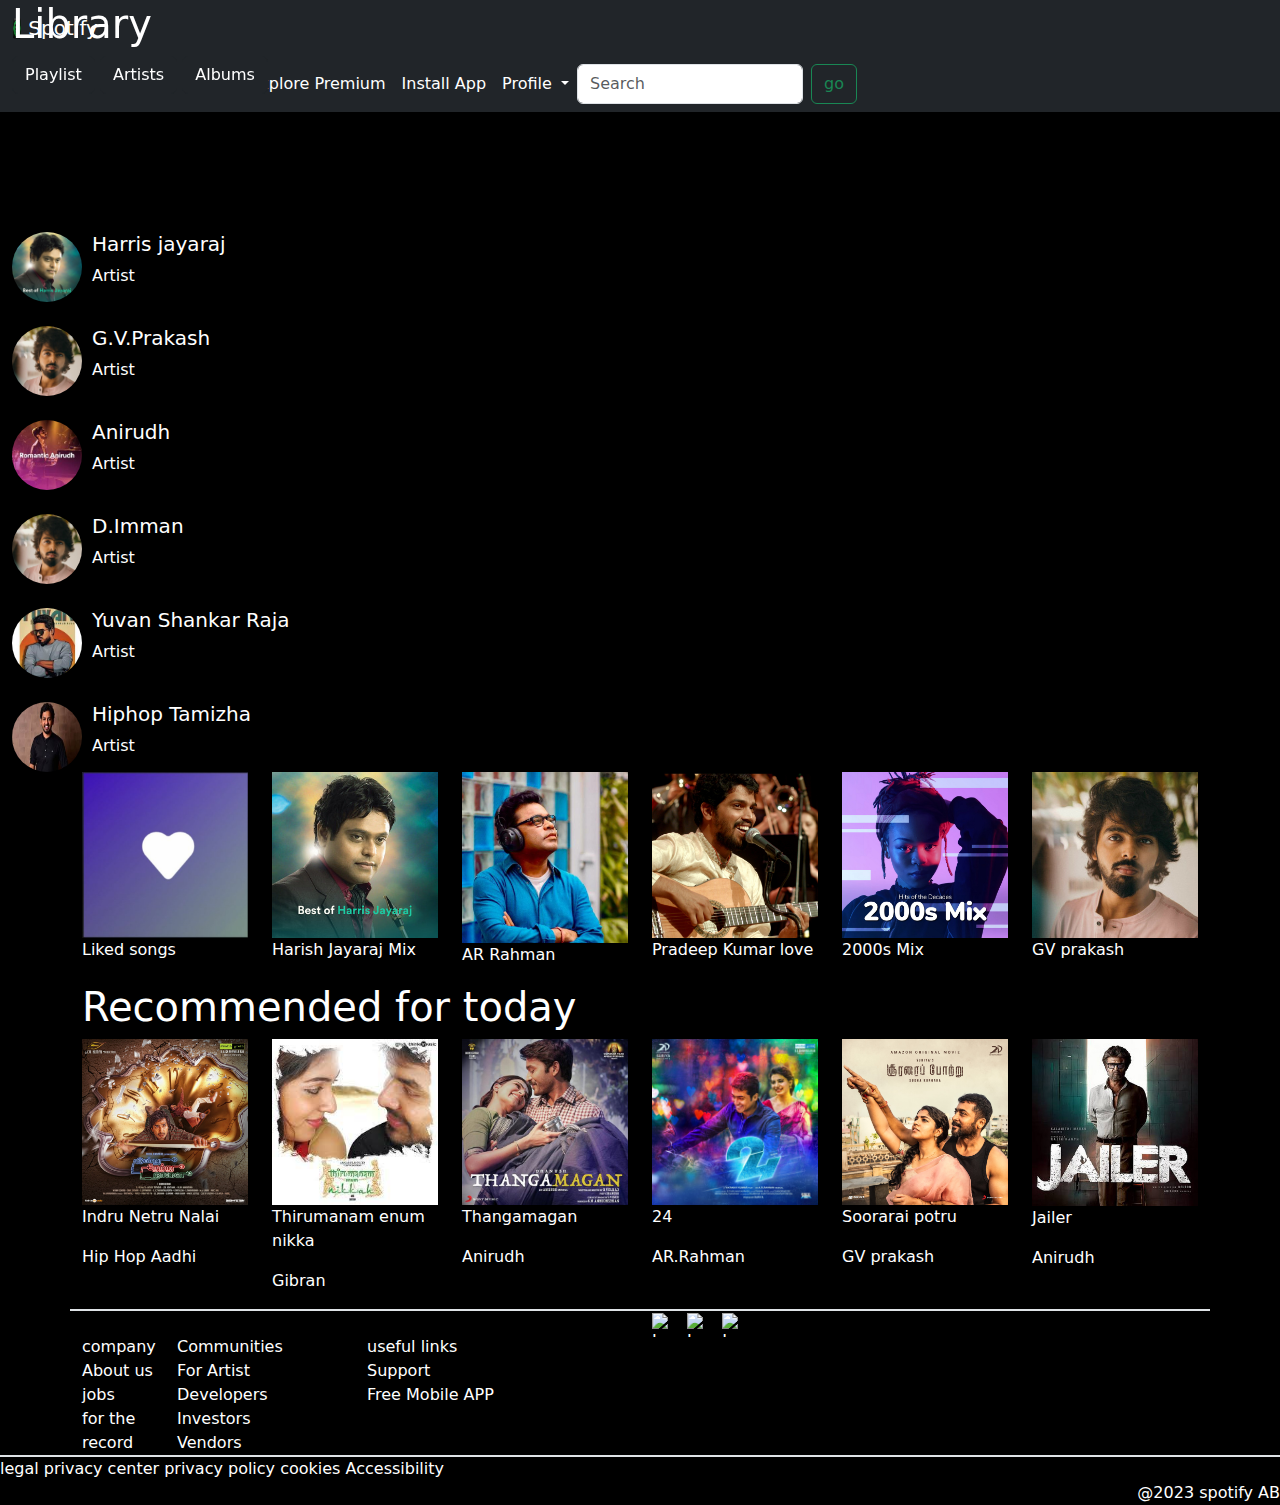
==== index.html @ b37af65c "index file" ====
<!DOCTYPE html>
<html lang="en">
<head>
    <meta charset="UTF-8">
    <meta name="viewport" content="width=device-width, initial-scale=1.0">
    <title>Spotify</title>
    <link rel="stylesheet" href="style.css">
    <link rel="stylesheet" href="https://cdn.jsdelivr.net/npm/bootstrap@5.2.3/dist/css/bootstrap.min.css">
     
</head>
<body style="background-color: black;color: white;">
  
    <nav class="navbar bg-dark">
        <div class="container-fluid">
          <a class="navbar-brand" href="#">
            <img src="imges/spotify-.png" alt="Logo" width="10" height="24" class="d-inline-block align-text-top">
            Spotify
          </a>
        </div>
      </nav>
      <nav class="navbar navbar-expand-lg bg-dark">
        <div class="container-fluid">
          <a class="navbar-brand" href="#"></a>
          <button class="navbar-toggler" type="button" data-bs-toggle="collapse" data-bs-target="#navbarSupportedContent" aria-controls="navbarSupportedContent" aria-expanded="false" aria-label="Toggle navigation">
            <span class="navbar-toggler-icon"></span>
          </button>
          <div class="collapse navbar-collapse" id="navbarSupportedContent">
            <ul class="navbar-nav me-auto mb-2 mb-lg-0">
              <li class="nav-item">
                <a class="nav-link" aria-current="page" href="#" id="active">Home</a>
              </li>
              <li class="nav-item">
                <a class="nav-link" href="#" id="active">Explore Premium</a>
              </li>
              <li class="nav-item">
                <a class="nav-link" href="#" id="active">Install App</a>
              </li>
              <li class="nav-item dropdown">
                <a class="nav-link dropdown-toggle" href="#" id="active" id2="navbarDropdown" role="button" data-toggle="dropdown" aria-haspopup="true" aria-expanded="false">
                  Profile
                </a>
                <div class="dropdown-menu" aria-labelledby="navbarDropdown">
                  <a class="dropdown-item" href="#">Login</a>
                  <a class="dropdown-item" href="#">Membership</a>
                  <div class="dropdown-divider"></div>
                  <a class="dropdown-item" href="#">Logout</a>
                </div>
              </li>
              
              <form class="d-flex" role="search">
                <input class="form-control me-2" type="search" placeholder="Search" aria-label="Search">
                <button class="btn btn-outline-success" type="submit">go</button>
              </form>  
          </div>
        </div>
      </nav>
      <div class=" container-fluid fixed-top" >
        <h1>Library</h1>
        <button class="btn btn-dark"> Playlist</button>
        <button class="btn btn-dark"> Artists</button>
        <button class="btn btn-dark"> Albums </button>
  </div>
  <br>
  <br>
  <br>
  <br>
  <br>

  <div class="library">
    <div class="container-fluid">
    <div class="row">
        <div class="col-sm-6">
            <img class="rounded-circle" src="imges/harris jayaraj.jpg" alt="harris.jpeg" width="70px" height="70px" style="float: left;margin-right: 10px;">
            <div class="col-sm-6">
            <h5>Harris jayaraj</h5>
            <h9>Artist</h9>
            </div>
          </div>
        </div>
    </div>
  </div>
  <br>
  <div class="library">
    <div class="container-fluid">
    <div class="row">
        <div class="col-sm-6">
            <img class="rounded-circle" src="imges/GV.jpg" width="70px" height="70px"style="float: left;margin-right: 10px;">
            <div class="col-sm-6">
            <h5>G.V.Prakash</h5>
            <h9>Artist</h9>
             </div>
            </div>
        </div>
    </div>
  </div>
  <br>
  <div class="library">
    <div class="container-fluid">
    <div class="row">
        <div class="col-sm-6">
            <img class="rounded-circle" src="imges/ani.png" width="70px" height="70px"style="float: left;margin-right: 10px;">
            <div class="col-sm-6">
            <h5>Anirudh</h5>
            <h9>Artist</h9>
              </div>
            </div>
        </div>
    </div>
  </div>
  <br>
  <div class="library">
    <div class="container-fluid">
    <div class="row">
        <div class="col-sm-6">
            <img class="rounded-circle" src="imges/GV.jpg" alt="imman.jpeg" width="70px" height="70px"style="float: left;margin-right: 10px;">
            <div class="col-sm-6">
            <h5>D.Imman</h5>
            <h9>Artist</h9>
              </div>
            </div>
        </div>
    </div>
  </div>
  <br>
  <div class="library">
    <div class="container-fluid">
    <div class="row">
        <div class="col-sm-6">
            <img class="rounded-circle" src="imges/yuvan.png" alt="u1.jpeg" width="70px" height="70px"style="float: left;margin-right: 10px;">
         <div class="col-sm-6">
            <h5>Yuvan Shankar Raja</h5>
            <h9>Artist</h9>
              </div>
            </div>
        </div>
    </div>
  </div>
  <br>
  <div class="library">
    <div class="container-fluid">
    <div class="row">
        <div class="col-sm-6">
            <img class="rounded-circle" src="imges/aadhi.png" alt="hiphop.jpeg" width="70px" height="70px"style="float: left;margin-right: 10px;">
            <div class="col-sm">
            <h5>Hiphop Tamizha</h5>
            <h9>Artist</h9>
              </div>
            </div>
        </div>
    </div>
  </div>
  
      <div class="home">
        <div class="container">
          <div class="row">
            <div class="col">
              <img src="imges/liked songs.jpg" class="img-fluid d-inline-block w-100">
              <p>Liked songs</p>
            </div>
            <div class="col">
              <img src="imges/harris jayaraj.jpg" class="img-fluid d-inline-block w-100">
              <p>Harish Jayaraj Mix</p>
            </div>
            <div class="col">
              <img src="imges/ar.jpg"class="img-fluid d-inline-block w-100">
              <p>AR Rahman</p>
            </div>
            <div class="col">
              <img src="imges/pradee.jpg"class="img-fluid d-inline-block w-100">
              <p>Pradeep Kumar love</p>
            </div>
            <div class="col">
              <img src="imges/mix.jpg"class="img-fluid d-inline-block w-100">
              <p>2000s Mix</p>
            </div>
            <div class="col">
              <img src="imges/GV.jpg"class="img-fluid d-inline-block w-100">
              <p>GV prakash</p>
            </div>

          </div>
        </div>
      </div>
      <div class="recommended">
        <div class="container">
          <div class="row wrap-wrap">
            <h1>Recommended for today</h1>
            <div class="col">
              <img src="imges/innnn.jpg" class="img-fluid d-inline-block w-100">
              <p>Indru Netru Nalai</p>
              <p>Hip Hop Aadhi</p>
            </div>
            <div class="col">
              <img src="imges/tn (1).jpeg" class="img-fluid d-inline-block w-100">
              <p>Thirumanam enum nikka</p>
              <p>Gibran</p>
            </div>
            <div class="col">
              <img src="imges/tm.png" class="img-fluid d-inline-block w-100">
              <p>Thangamagan</p>
              <p>Anirudh</p>
            </div>
            <div class="col">
              <img src="imges/24.png"class="img-fluid d-inline-block w-100">
              <p>24</p>
              <p>AR.Rahman</p>
            </div>
            <div class="col">
              <img src="imges/srr.jpg"class="img-fluid d-inline-block w-100">
              <p>Soorarai potru</p>
              <p>GV prakash</p>
            </div>
            <div class="col">
              <img src="imges/jailer222.jpg"class="img-fluid d-inline-block w-100">
              <p>Jailer</p>
              <p>Anirudh</p>
            </div>
          </div>
        </div>
      </div>
      <footer>
        <div class="container content-center">
        <div class="row" id="id1">
          <div class="border"></div>
          <div class="col-1 foot" >
            <br>company<br>
            About us<br>
            jobs<br>
            for the record<br>
          </div>
          <div class="col-2 foot" >
            <br>Communities<br>
            For Artist<br>
            Developers<br>
            Investors<br>
            Vendors<br>
          </div>
          <div class="col-3 foot">
            <br>useful links<br>
            Support<br>
            Free Mobile APP<br>
          </div>  
          <div class="col-4 foot">
            <img src="https://www.citypng.com/public/uploads/preview/-11595327237ulqckjabpb.png" alt="Logo" width="30" height="24" class="d-inline-block align-text-top">
            <img src="https://variety.com/wp-content/uploads/2023/03/Twitter.png?w=1000&h=562&crop=1" alt="Logo" width="30" height="24" class="d-inline-block align-text-top">
            <img src="https://encrypted-tbn0.gstatic.com/images?q=tbn:ANd9GcQD9bIvSsZekCkQ5yTrV4w9uxokJPbbXm2CgPTT76JbxmpdhY33_C1vwzuA7Yz2gwQoOEw&usqp=" alt="Logo" width="30" height="24" class="d-inline-block align-text-top">
          </div>  
        </div>
      </div>
      <div class="footer-bottom">
       <div class="border"></div>
       <div class="position-relative">
        <span class="align-legal">legal</span>
        <span class="align-privacy center">privacy center</span>
        <span class="align-privacy policy">privacy policy</span>
        <span class="align-cookies">cookies</span>
        <span class="align-about ads"></span>
        <span class="align-Accessibility">Accessibility</span>  
          <div class="position-absolute top-0 end-0">
           <br>@2023 spotify AB
          </div>
       </div>
        </div>
      </div>
    </footer>



      <script src="https://cdn.jsdelivr.net/npm/bootstrap@5.3.1/dist/js/bootstrap.bundle.min.js" crossorigin="anonymous"></script> 
</body>
---- style.css ----
#active:hover{
    color: white;
    box-shadow: 0 0 5px  ,0 0 10px blue,0 0 15px blue;
     font-weight: bold;
}

a.nav-link{
    color:white;
}
a.navbar-brand{
    color: white;
}
#navbarSupportedContent{

    
    padding-left: 150px;
}
.wrap-wrap{
    flex-wrap: wrap;
}
.img-fluid{
    width:100%;
}
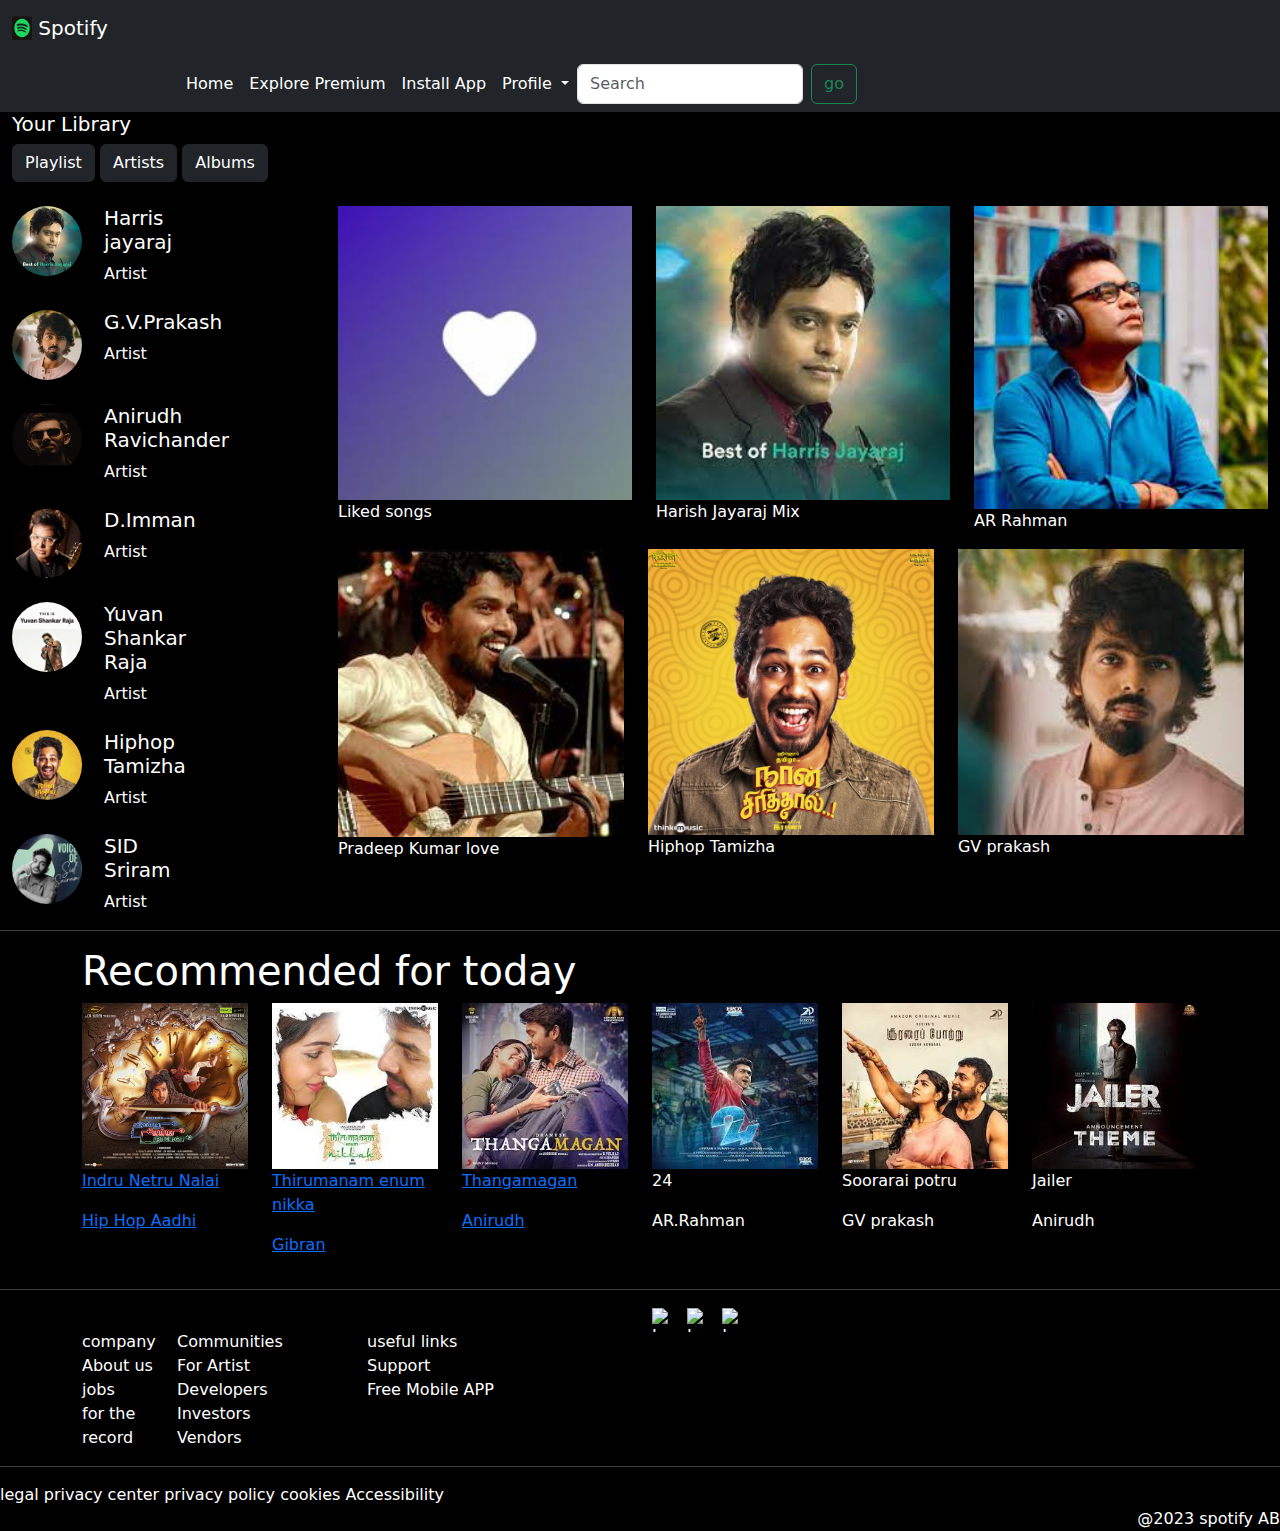
==== commit de0a288a: "Add files via upload" ====
--- a/index.html
+++ b/index.html
@@ -1,270 +1,307 @@
-<!DOCTYPE html>
-<html lang="en">
-<head>
-    <meta charset="UTF-8">
-    <meta name="viewport" content="width=device-width, initial-scale=1.0">
-    <title>Spotify</title>
-    <link rel="stylesheet" href="style.css">
-    <link rel="stylesheet" href="https://cdn.jsdelivr.net/npm/bootstrap@5.2.3/dist/css/bootstrap.min.css">
-     
-</head>
-<body style="background-color: black;color: white;">
-  
-    <nav class="navbar bg-dark">
-        <div class="container-fluid">
-          <a class="navbar-brand" href="#">
-            <img src="imges/spotify-.png" alt="Logo" width="10" height="24" class="d-inline-block align-text-top">
-            Spotify
-          </a>
-        </div>
-      </nav>
-      <nav class="navbar navbar-expand-lg bg-dark">
-        <div class="container-fluid">
-          <a class="navbar-brand" href="#"></a>
-          <button class="navbar-toggler" type="button" data-bs-toggle="collapse" data-bs-target="#navbarSupportedContent" aria-controls="navbarSupportedContent" aria-expanded="false" aria-label="Toggle navigation">
-            <span class="navbar-toggler-icon"></span>
-          </button>
-          <div class="collapse navbar-collapse" id="navbarSupportedContent">
-            <ul class="navbar-nav me-auto mb-2 mb-lg-0">
-              <li class="nav-item">
-                <a class="nav-link" aria-current="page" href="#" id="active">Home</a>
-              </li>
-              <li class="nav-item">
-                <a class="nav-link" href="#" id="active">Explore Premium</a>
-              </li>
-              <li class="nav-item">
-                <a class="nav-link" href="#" id="active">Install App</a>
-              </li>
-              <li class="nav-item dropdown">
-                <a class="nav-link dropdown-toggle" href="#" id="active" id2="navbarDropdown" role="button" data-toggle="dropdown" aria-haspopup="true" aria-expanded="false">
-                  Profile
-                </a>
-                <div class="dropdown-menu" aria-labelledby="navbarDropdown">
-                  <a class="dropdown-item" href="#">Login</a>
-                  <a class="dropdown-item" href="#">Membership</a>
-                  <div class="dropdown-divider"></div>
-                  <a class="dropdown-item" href="#">Logout</a>
-                </div>
-              </li>
-              
-              <form class="d-flex" role="search">
-                <input class="form-control me-2" type="search" placeholder="Search" aria-label="Search">
-                <button class="btn btn-outline-success" type="submit">go</button>
-              </form>  
-          </div>
-        </div>
-      </nav>
-      <div class=" container-fluid fixed-top" >
-        <h1>Library</h1>
-        <button class="btn btn-dark"> Playlist</button>
-        <button class="btn btn-dark"> Artists</button>
-        <button class="btn btn-dark"> Albums </button>
-  </div>
-  <br>
-  <br>
-  <br>
-  <br>
-  <br>
-
-  <div class="library">
-    <div class="container-fluid">
-    <div class="row">
-        <div class="col-sm-6">
-            <img class="rounded-circle" src="imges/harris jayaraj.jpg" alt="harris.jpeg" width="70px" height="70px" style="float: left;margin-right: 10px;">
-            <div class="col-sm-6">
-            <h5>Harris jayaraj</h5>
-            <h9>Artist</h9>
-            </div>
-          </div>
-        </div>
-    </div>
-  </div>
-  <br>
-  <div class="library">
-    <div class="container-fluid">
-    <div class="row">
-        <div class="col-sm-6">
-            <img class="rounded-circle" src="imges/GV.jpg" width="70px" height="70px"style="float: left;margin-right: 10px;">
-            <div class="col-sm-6">
-            <h5>G.V.Prakash</h5>
-            <h9>Artist</h9>
-             </div>
-            </div>
-        </div>
-    </div>
-  </div>
-  <br>
-  <div class="library">
-    <div class="container-fluid">
-    <div class="row">
-        <div class="col-sm-6">
-            <img class="rounded-circle" src="imges/ani.png" width="70px" height="70px"style="float: left;margin-right: 10px;">
-            <div class="col-sm-6">
-            <h5>Anirudh</h5>
-            <h9>Artist</h9>
-              </div>
-            </div>
-        </div>
-    </div>
-  </div>
-  <br>
-  <div class="library">
-    <div class="container-fluid">
-    <div class="row">
-        <div class="col-sm-6">
-            <img class="rounded-circle" src="imges/GV.jpg" alt="imman.jpeg" width="70px" height="70px"style="float: left;margin-right: 10px;">
-            <div class="col-sm-6">
-            <h5>D.Imman</h5>
-            <h9>Artist</h9>
-              </div>
-            </div>
-        </div>
-    </div>
-  </div>
-  <br>
-  <div class="library">
-    <div class="container-fluid">
-    <div class="row">
-        <div class="col-sm-6">
-            <img class="rounded-circle" src="imges/yuvan.png" alt="u1.jpeg" width="70px" height="70px"style="float: left;margin-right: 10px;">
-         <div class="col-sm-6">
-            <h5>Yuvan Shankar Raja</h5>
-            <h9>Artist</h9>
-              </div>
-            </div>
-        </div>
-    </div>
-  </div>
-  <br>
-  <div class="library">
-    <div class="container-fluid">
-    <div class="row">
-        <div class="col-sm-6">
-            <img class="rounded-circle" src="imges/aadhi.png" alt="hiphop.jpeg" width="70px" height="70px"style="float: left;margin-right: 10px;">
-            <div class="col-sm">
-            <h5>Hiphop Tamizha</h5>
-            <h9>Artist</h9>
-              </div>
-            </div>
-        </div>
-    </div>
-  </div>
-  
-      <div class="home">
-        <div class="container">
-          <div class="row">
-            <div class="col">
-              <img src="imges/liked songs.jpg" class="img-fluid d-inline-block w-100">
-              <p>Liked songs</p>
-            </div>
-            <div class="col">
-              <img src="imges/harris jayaraj.jpg" class="img-fluid d-inline-block w-100">
-              <p>Harish Jayaraj Mix</p>
-            </div>
-            <div class="col">
-              <img src="imges/ar.jpg"class="img-fluid d-inline-block w-100">
-              <p>AR Rahman</p>
-            </div>
-            <div class="col">
-              <img src="imges/pradee.jpg"class="img-fluid d-inline-block w-100">
-              <p>Pradeep Kumar love</p>
-            </div>
-            <div class="col">
-              <img src="imges/mix.jpg"class="img-fluid d-inline-block w-100">
-              <p>2000s Mix</p>
-            </div>
-            <div class="col">
-              <img src="imges/GV.jpg"class="img-fluid d-inline-block w-100">
-              <p>GV prakash</p>
-            </div>
-
-          </div>
-        </div>
-      </div>
-      <div class="recommended">
-        <div class="container">
-          <div class="row wrap-wrap">
-            <h1>Recommended for today</h1>
-            <div class="col">
-              <img src="imges/innnn.jpg" class="img-fluid d-inline-block w-100">
-              <p>Indru Netru Nalai</p>
-              <p>Hip Hop Aadhi</p>
-            </div>
-            <div class="col">
-              <img src="imges/tn (1).jpeg" class="img-fluid d-inline-block w-100">
-              <p>Thirumanam enum nikka</p>
-              <p>Gibran</p>
-            </div>
-            <div class="col">
-              <img src="imges/tm.png" class="img-fluid d-inline-block w-100">
-              <p>Thangamagan</p>
-              <p>Anirudh</p>
-            </div>
-            <div class="col">
-              <img src="imges/24.png"class="img-fluid d-inline-block w-100">
-              <p>24</p>
-              <p>AR.Rahman</p>
-            </div>
-            <div class="col">
-              <img src="imges/srr.jpg"class="img-fluid d-inline-block w-100">
-              <p>Soorarai potru</p>
-              <p>GV prakash</p>
-            </div>
-            <div class="col">
-              <img src="imges/jailer222.jpg"class="img-fluid d-inline-block w-100">
-              <p>Jailer</p>
-              <p>Anirudh</p>
-            </div>
-          </div>
-        </div>
-      </div>
-      <footer>
-        <div class="container content-center">
-        <div class="row" id="id1">
-          <div class="border"></div>
-          <div class="col-1 foot" >
-            <br>company<br>
-            About us<br>
-            jobs<br>
-            for the record<br>
-          </div>
-          <div class="col-2 foot" >
-            <br>Communities<br>
-            For Artist<br>
-            Developers<br>
-            Investors<br>
-            Vendors<br>
-          </div>
-          <div class="col-3 foot">
-            <br>useful links<br>
-            Support<br>
-            Free Mobile APP<br>
-          </div>  
-          <div class="col-4 foot">
-            <img src="https://www.citypng.com/public/uploads/preview/-11595327237ulqckjabpb.png" alt="Logo" width="30" height="24" class="d-inline-block align-text-top">
-            <img src="https://variety.com/wp-content/uploads/2023/03/Twitter.png?w=1000&h=562&crop=1" alt="Logo" width="30" height="24" class="d-inline-block align-text-top">
-            <img src="https://encrypted-tbn0.gstatic.com/images?q=tbn:ANd9GcQD9bIvSsZekCkQ5yTrV4w9uxokJPbbXm2CgPTT76JbxmpdhY33_C1vwzuA7Yz2gwQoOEw&usqp=" alt="Logo" width="30" height="24" class="d-inline-block align-text-top">
-          </div>  
-        </div>
-      </div>
-      <div class="footer-bottom">
-       <div class="border"></div>
-       <div class="position-relative">
-        <span class="align-legal">legal</span>
-        <span class="align-privacy center">privacy center</span>
-        <span class="align-privacy policy">privacy policy</span>
-        <span class="align-cookies">cookies</span>
-        <span class="align-about ads"></span>
-        <span class="align-Accessibility">Accessibility</span>  
-          <div class="position-absolute top-0 end-0">
-           <br>@2023 spotify AB
-          </div>
-       </div>
-        </div>
-      </div>
-    </footer>
-
-
-
-      <script src="https://cdn.jsdelivr.net/npm/bootstrap@5.3.1/dist/js/bootstrap.bundle.min.js" crossorigin="anonymous"></script> 
-</body>+
+<!DOCTYPE html>
+<html lang="en">
+<head>
+    <meta charset="UTF-8">
+    <meta name="viewport" content="width=device-width, initial-scale=1.0">
+    <title>Spotify</title>
+    <link rel="stylesheet" href="style.css">
+    <link rel="stylesheet" href="https://cdn.jsdelivr.net/npm/bootstrap@5.2.3/dist/css/bootstrap.min.css">
+     
+</head>
+<body style="background-color: black;color: white;">
+  
+    <nav class="navbar bg-dark">
+        <div class="container-fluid">
+          <a class="navbar-brand" href="#">
+            <img src="image/logo.png" alt="Logo" width="20" height="24" class="d-inline-block align-text-top">
+            Spotify
+          </a>
+        </div>
+      </nav>
+      <nav class="navbar navbar-expand-lg bg-dark">
+        <div class="container-fluid">
+          <a class="navbar-brand" href="#"></a>
+          <button class="navbar-toggler" type="button" data-bs-toggle="collapse" data-bs-target="#navbarSupportedContent" aria-controls="navbarSupportedContent" aria-expanded="false" aria-label="Toggle navigation">
+            <span class="navbar-toggler-icon"></span>
+          </button>
+          <div class="collapse navbar-collapse" id="navbarSupportedContent">
+            <ul class="navbar-nav me-auto mb-2 mb-lg-0">
+              <li class="nav-item">
+                <a class="nav-link" aria-current="page" href="#" id="active">Home</a>
+              </li>
+              <li class="nav-item">
+                <a class="nav-link" href="#" id="active">Explore Premium</a>
+              </li>
+              <li class="nav-item">
+                <a class="nav-link" href="#" id="active">Install App</a>
+              </li>
+              <li class="nav-item dropdown">
+                <a class="nav-link dropdown-toggle" href="#" id="active" id2="navbarDropdown" role="button" data-toggle="dropdown" aria-haspopup="true" aria-expanded="false">
+                  Profile
+                </a>
+                <div class="dropdown-menu" aria-labelledby="navbarDropdown">
+                  <a class="dropdown-item" href="#">Login</a>
+                  <a class="dropdown-item" href="#">Membership</a>
+                  <div class="dropdown-divider"></div>
+                  <a class="dropdown-item" href="#">Logout</a>
+                </div>
+              </li>
+              
+              <form class="d-flex" role="search">
+                <input class="form-control me-2" type="search" placeholder="Search" aria-label="Search">
+                <button class="btn btn-outline-success" type="submit">go</button>
+              </form>  
+          </div>
+        </div>
+      </nav>
+      <div class=" container-fluid" >
+        <h5> Your Library</h5>
+        <button class="btn btn-dark"> Playlist</button>
+        <button class="btn btn-dark"> Artists</button>
+        <button class="btn btn-dark"> Albums </button>
+  </div>
+  <br>
+  <div class="class">
+  <div class="row">
+    <div class="col-3" id="id5">
+      <div class="library">
+    <div class="container-fluid">
+    <div class="row">
+        <div class="col-sm-6">
+            <img class="rounded-circle" src="image/harris.png" alt="harris.jpeg" width="70px" height="70px" style="float: left;margin-right: 10px;">
+           <div class="row">
+            <div class="col-sm-6">
+            <h5>Harris jayaraj</h5>
+            <h9>Artist</h9>
+            </div>
+            </div>
+          </div>
+        </div>
+    </div>
+  </div>
+  <br>
+  <div class="library">
+    <div class="container-fluid">
+    <div class="row">
+        <div class="col-sm-6">
+            <img class="rounded-circle" src="image/gv.png" alt="gv.jpeg" width="70px" height="70px"style="float: left;margin-right: 10px;">
+            <div class="row">
+            <div class="col-sm-6">
+            <h5>G.V.Prakash</h5>
+            <h9>Artist</h9>
+             </div>
+            </div>
+        </div>
+        </div>
+    </div>
+  </div>
+  <br>
+  <div class="library">
+    <div class="container-fluid">
+    <div class="row">
+        <div class="col-sm-6">
+            <img class="rounded-circle" src="image/ani.png" alt="aniruth.jpeg" width="70px" height="70px"style="float: left;margin-right: 10px;">
+           <div class="row">
+         <div class="col-sm-6">
+            <h5>Anirudh Ravichander</h5>
+            <h9>Artist</h9>
+              </div>
+            </div>
+        </div>
+        </div>
+    </div>
+  </div>
+  <br>
+  <div class="library">
+    <div class="container-fluid">
+    <div class="row">
+        <div class="col-sm-6">
+            <img class="rounded-circle" src="image/imman.png" alt="imman.jpeg" width="70px" height="70px"style="float: left;margin-right: 10px;">
+            <div class="row">
+            <div class="col-sm-6">
+            <h5>D.Imman</h5>
+            <h9>Artist</h9>
+              </div>
+            </div>
+        </div>
+        </div>
+    </div>
+  </div>
+  <br>
+  <div class="library">
+    <div class="container-fluid">
+    <div class="row">
+        <div class="col-sm-6">
+            <img class="rounded-circle" src="image/yuvan.png" alt="u1.jpeg" width="70px" height="70px"style="float: left;margin-right: 10px;">
+         <div class="row">
+            <div class="col-sm-6">
+            <h5>Yuvan Shankar Raja</h5>
+            <h9>Artist</h9>
+              </div>
+            </div>
+        </div>
+        </div>
+    </div>
+  </div>
+  <br>
+  <div class="library">
+    <div class="container-fluid">
+    <div class="row">
+        <div class="col-sm-6">
+            <img class="rounded-circle" src="image/adhi.png" alt="hiphop.jpeg" width="70px" height="70px"style="float: left;margin-right: 10px;">
+           <div class="row">
+            <div class="col-sm">
+            <h5>Hiphop Tamizha</h5>
+            <h9>Artist</h9>
+              </div>
+            </div>
+        </div>
+    </div>
+    </div>
+    </div>
+    <br>
+    <div class="library">
+      <div class="container-fluid">
+      <div class="row">
+          <div class="col-sm-6">
+              <img class="rounded-circle" src="image/sid.png" width="70px" height="70px"style="float: left;margin-right: 10px;">
+             <div class="row">
+              <div class="col-sm">
+              <h5>SID Sriram</h5>
+              <h9>Artist</h9>
+                </div>
+              </div>
+          </div>
+      </div>
+      </div>
+      </div>
+  </div>
+  <div class="col-9">
+      <div class="home">
+        <div class="container">
+          <div class="row">
+            <div class="col-4">
+              <img src="image/like.png" class="img-fluid d-inline-block w-100">
+              <p>Liked songs</p>
+            </div>
+            <div class="col-4">
+              <img src="image/harris.png" class="img-fluid d-inline-block w-100">
+              <p>Harish Jayaraj Mix</p>
+            </div>
+            <div class="col-4">
+              <img src="image/ar.png"class="img-fluid d-inline-block w-100">
+              <p>AR Rahman</p>
+            </div>
+            <div class="row">
+            <div class="col-4">
+              <img src="image/pradeep.png"class="img-fluid d-inline-block w-100">
+              <p>Pradeep Kumar love</p>
+            </div>
+            <div class="col-4">
+              <img src="image/adhi.png"class="img-fluid d-inline-block w-100">
+              <p>Hiphop Tamizha</p>
+            </div>
+            <div class="col-4">
+              <img src="image/gv.png"class="img-fluid d-inline-block w-100">
+              <p>GV prakash</p>
+            </div>
+            </div>
+         </div>
+        </div>
+      </div>
+          </div>
+        </div>
+      </div>
+      <hr>
+      <div class="recommended">
+        <div class="container">
+          <h1>Recommended for today</h1>
+          <div class="row wrap-wrap">
+           
+            <div class="col">
+              <a href="main.html">
+              <img src="image/inn.png" class="img-fluid d-inline-block w-100">
+              <p>Indru Netru Nalai</p>
+              <p>Hip Hop Aadhi</p>
+              </a>
+            </div>
+            <div class="col">
+              <a href="main2.html">
+              <img src="image/ten.png" class="img-fluid d-inline-block w-100">
+              <p>Thirumanam enum nikka</p>
+              <p>Gibran</p>
+              </a>
+            </div>
+            <div class="col">
+              <a href="main3.html">
+              <img src="image/thangamagan.png" class="img-fluid d-inline-block w-100">
+              <p>Thangamagan</p>
+              <p>Anirudh</p>
+              </a>
+            </div>
+            <div class="col">
+              <img src="image/24.png"class="img-fluid d-inline-block w-100">
+              <p>24</p>
+              <p>AR.Rahman</p>
+            </div>
+            <div class="col">
+              <img src="image/sp.png"class="img-fluid d-inline-block w-100">
+              <p>Soorarai potru</p>
+              <p>GV prakash</p>
+            </div>
+            <div class="col">
+              <img src="image/jailer.png"class="img-fluid d-inline-block w-100">
+              <p>Jailer</p>
+              <p>Anirudh</p>
+            </div>
+          </div>
+        </div>
+      </div>
+      
+          <hr>
+          <footer>
+            <div class="container content-center">
+            <div class="row" id="id1">
+          <div class="col-1 foot" >
+            <br>company<br>
+            About us<br>
+            jobs<br>
+            for the record<br>
+          </div>
+          <div class="col-2 foot" >
+            <br>Communities<br>
+            For Artist<br>
+            Developers<br>
+            Investors<br>
+            Vendors<br>
+          </div>
+          <div class="col-3 foot">
+            <br>useful links<br>
+            Support<br>
+            Free Mobile APP<br>
+          </div>  
+          <div class="col-4 footicon">
+            <img src="https://www.citypng.com/public/uploads/preview/-11595327237ulqckjabpb.png" alt="Logo" width="30" height="24" class="d-inline-block align-text-top">
+            <img src="https://variety.com/wp-content/uploads/2023/03/Twitter.png?w=1000&h=562&crop=1" alt="Logo" width="30" height="24" class="d-inline-block align-text-top">
+            <img src="https://encrypted-tbn0.gstatic.com/images?q=tbn:ANd9GcQD9bIvSsZekCkQ5yTrV4w9uxokJPbbXm2CgPTT76JbxmpdhY33_C1vwzuA7Yz2gwQoOEw&usqp=" alt="Logo" width="30" height="24" class="d-inline-block align-text-top">
+          </div>  
+        </div>
+      </div>
+      <div class="footer-bottom">
+        <hr>
+       <div class="position-relative">
+        <span class="align-legal">legal</span>
+        <span class="align-privacy center">privacy center</span>
+        <span class="align-privacy policy">privacy policy</span>
+        <span class="align-cookies">cookies</span>
+        <span class="align-about ads"></span>
+        <span class="align-Accessibility">Accessibility</span>  
+          <div class="position-absolute top-0 end-0">
+           <br>@2023 spotify AB
+          </div>
+       </div>
+        </div>
+      </div>
+    </footer>
+
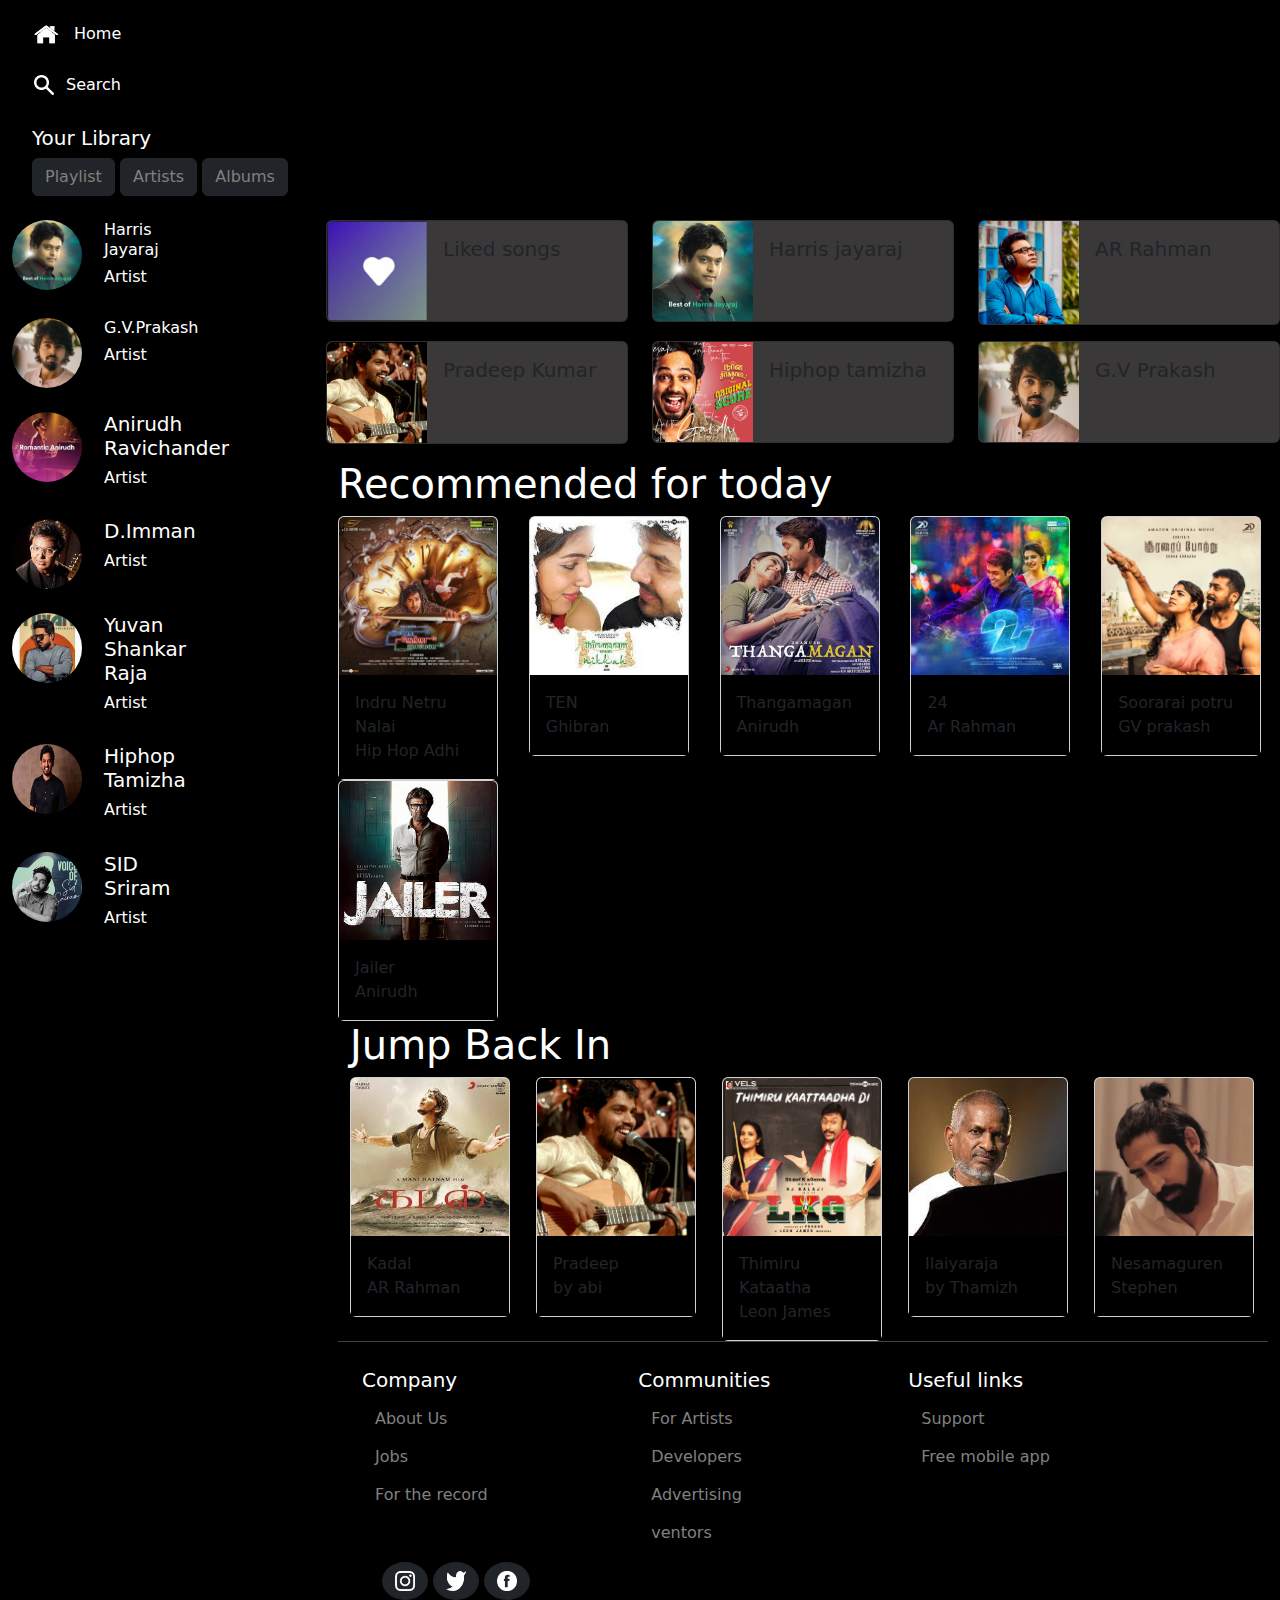
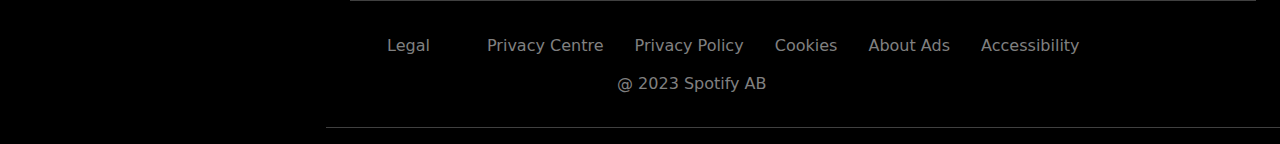
==== commit 0f6bdf96: "Add files via upload" ====
--- a/index.html
+++ b/index.html
@@ -1,307 +1,458 @@
-
 <!DOCTYPE html>
 <html lang="en">
 <head>
-    <meta charset="UTF-8">
-    <meta name="viewport" content="width=device-width, initial-scale=1.0">
-    <title>Spotify</title>
-    <link rel="stylesheet" href="style.css">
-    <link rel="stylesheet" href="https://cdn.jsdelivr.net/npm/bootstrap@5.2.3/dist/css/bootstrap.min.css">
-     
+  <meta charset="UTF-8">
+  <meta name="viewport" content="width=device-width, initial-scale=1.0">
+  <title>Spotify</title>
+  <link rel="stylesheet" href="style.css">
+  <link rel="stylesheet" href="https://cdn.jsdelivr.net/npm/bootstrap@5.2.3/dist/css/bootstrap.min.css">
+   
 </head>
-<body style="background-color: black;color: white;">
-  
-    <nav class="navbar bg-dark">
-        <div class="container-fluid">
-          <a class="navbar-brand" href="#">
-            <img src="image/logo.png" alt="Logo" width="20" height="24" class="d-inline-block align-text-top">
-            Spotify
-          </a>
-        </div>
-      </nav>
-      <nav class="navbar navbar-expand-lg bg-dark">
-        <div class="container-fluid">
-          <a class="navbar-brand" href="#"></a>
-          <button class="navbar-toggler" type="button" data-bs-toggle="collapse" data-bs-target="#navbarSupportedContent" aria-controls="navbarSupportedContent" aria-expanded="false" aria-label="Toggle navigation">
-            <span class="navbar-toggler-icon"></span>
-          </button>
-          <div class="collapse navbar-collapse" id="navbarSupportedContent">
-            <ul class="navbar-nav me-auto mb-2 mb-lg-0">
-              <li class="nav-item">
-                <a class="nav-link" aria-current="page" href="#" id="active">Home</a>
-              </li>
-              <li class="nav-item">
-                <a class="nav-link" href="#" id="active">Explore Premium</a>
-              </li>
-              <li class="nav-item">
-                <a class="nav-link" href="#" id="active">Install App</a>
-              </li>
-              <li class="nav-item dropdown">
-                <a class="nav-link dropdown-toggle" href="#" id="active" id2="navbarDropdown" role="button" data-toggle="dropdown" aria-haspopup="true" aria-expanded="false">
-                  Profile
-                </a>
-                <div class="dropdown-menu" aria-labelledby="navbarDropdown">
-                  <a class="dropdown-item" href="#">Login</a>
-                  <a class="dropdown-item" href="#">Membership</a>
-                  <div class="dropdown-divider"></div>
-                  <a class="dropdown-item" href="#">Logout</a>
-                </div>
-              </li>
-              
-              <form class="d-flex" role="search">
-                <input class="form-control me-2" type="search" placeholder="Search" aria-label="Search">
-                <button class="btn btn-outline-success" type="submit">go</button>
-              </form>  
-          </div>
-        </div>
-      </nav>
-      <div class=" container-fluid" >
-        <h5> Your Library</h5>
-        <button class="btn btn-dark"> Playlist</button>
-        <button class="btn btn-dark"> Artists</button>
-        <button class="btn btn-dark"> Albums </button>
-  </div>
-  <br>
-  <div class="class">
-  <div class="row">
-    <div class="col-3" id="id5">
-      <div class="library">
-    <div class="container-fluid">
-    <div class="row">
-        <div class="col-sm-6">
-            <img class="rounded-circle" src="image/harris.png" alt="harris.jpeg" width="70px" height="70px" style="float: left;margin-right: 10px;">
-           <div class="row">
-            <div class="col-sm-6">
-            <h5>Harris jayaraj</h5>
-            <h9>Artist</h9>
-            </div>
-            </div>
-          </div>
-        </div>
+<body style="background-color: black;color:white;">
+<br>
+
+  <div class="row" style="margin-left: 20px;">
+    <div class="col-md-6">
+     <img src="imges/home.png" alt="home.png" width="30px" height="20px" style="float: left">
+      <div class="container">
+        <div class="row">
+          <div class="col-md-6">
+            <h6>Home</h6>
+          </div>
+        </div>
+      </div>
     </div>
+  </div>
+</div>
+<br>
+  <div class="row"style="margin-left: 22px;">
+    <div class="col-sm-6"><a href="search.html">
+      <img src="imges/search.png" alt="search.png" width="20px" height="20px" style="float: left;">
+      </a>
+      <div class="container">
+        <div class="row">
+          <div class="col-sm-6">
+            <h6>Search</h6>
+          </div>
+        </div>
+      </div>
+    </div>
+  </div>
+</div>
+<br>
+    <div class=" container fixed-center" style="margin-left: 20px;" >
+      <h5> Your Library</h5>
+      <button class="btn btn-dark"> Playlist</button>
+      <button class="btn btn-dark"> Artists</button>
+      <button class="btn btn-dark"> Albums </button>
+</div>
+<br>
+<div class="class">
+<div class="row">
+  <div class="col-3" id="id5">
+    <div class="library">
+  <div class="container-fluid">
+  <div class="row">
+      <div class="col-sm-6">
+          <img class="rounded-circle" src="imges/harris jayaraj.jpg" alt="harris.jpeg" width="70px" height="70px" style="float: left;margin-right: 10px;">
+         <div class="row">
+          <div class="col-sm-6">
+          <h6>Harris Jayaraj</h6>
+          <h6>Artist</h6>
+          </div>
+          </div>
+        </div>
+      </div>
+  </div>
+</div>
+<br>
+<div class="library">
+  <div class="container-fluid">
+  <div class="row">
+      <div class="col-sm-6">
+          <img class="rounded-circle" src="imges/GV.jpg" alt="gv.jpeg" width="70px" height="70px"style="float: left;margin-right: 10px;">
+          <div class="row">
+          <div class="col-sm-6">
+          <h6>G.V.Prakash</h6>
+          <h6>Artist</h6>
+           </div>
+          </div>
+      </div>
+      </div>
+  </div>
+</div>
+<br>
+<div class="library">
+  <div class="container-fluid">
+  <div class="row">
+      <div class="col-sm-6">
+          <img class="rounded-circle" src="imges/ani.png" alt="aniruth.jpeg" width="70px" height="70px"style="float: left;margin-right: 10px;">
+         <div class="row">
+       <div class="col-sm-6">
+          <h5>Anirudh Ravichander</h5>
+          <h6>Artist</h6>
+            </div>
+          </div>
+      </div>
+      </div>
+  </div>
+</div>
+<br>
+<div class="library">
+  <div class="container-fluid">
+  <div class="row">
+      <div class="col-sm-6">
+          <img class="rounded-circle" src="imges/imman.png" alt="imman.jpeg" width="70px" height="70px"style="float: left;margin-right: 10px;">
+          <div class="row">
+          <div class="col-sm-6">
+          <h5>D.Imman</h5>
+          <h6>Artist</h6>
+            </div>
+          </div>
+      </div>
+      </div>
+  </div>
+</div>
+<br>
+<div class="library">
+  <div class="container-fluid">
+  <div class="row">
+      <div class="col-sm-6">
+          <img class="rounded-circle" src="imges/yuvan.png" alt="u1.jpeg" width="70px" height="70px"style="float: left;margin-right: 10px;">
+       <div class="row">
+          <div class="col-sm-6">
+          <h5>Yuvan Shankar Raja</h5>
+          <h6>Artist</h6>
+            </div>
+          </div>
+      </div>
+      </div>
+  </div>
+</div>
+<br>
+<div class="library">
+  <div class="container-fluid">
+  <div class="row">
+      <div class="col-sm-6">
+          <img class="rounded-circle" src="imges/aadhi.png" alt="hiphop.jpeg" width="70px" height="70px"style="float: left;margin-right: 10px;">
+         <div class="row">
+          <div class="col-sm">
+          <h5>Hiphop Tamizha</h5>
+          <h6>Artist</h6>
+            </div>
+          </div>
+      </div>
+  </div>
+  </div>
   </div>
   <br>
   <div class="library">
     <div class="container-fluid">
     <div class="row">
         <div class="col-sm-6">
-            <img class="rounded-circle" src="image/gv.png" alt="gv.jpeg" width="70px" height="70px"style="float: left;margin-right: 10px;">
-            <div class="row">
-            <div class="col-sm-6">
-            <h5>G.V.Prakash</h5>
-            <h9>Artist</h9>
-             </div>
-            </div>
-        </div>
-        </div>
-    </div>
-  </div>
-  <br>
-  <div class="library">
-    <div class="container-fluid">
-    <div class="row">
-        <div class="col-sm-6">
-            <img class="rounded-circle" src="image/ani.png" alt="aniruth.jpeg" width="70px" height="70px"style="float: left;margin-right: 10px;">
-           <div class="row">
-         <div class="col-sm-6">
-            <h5>Anirudh Ravichander</h5>
-            <h9>Artist</h9>
-              </div>
-            </div>
-        </div>
-        </div>
-    </div>
-  </div>
-  <br>
-  <div class="library">
-    <div class="container-fluid">
-    <div class="row">
-        <div class="col-sm-6">
-            <img class="rounded-circle" src="image/imman.png" alt="imman.jpeg" width="70px" height="70px"style="float: left;margin-right: 10px;">
-            <div class="row">
-            <div class="col-sm-6">
-            <h5>D.Imman</h5>
-            <h9>Artist</h9>
-              </div>
-            </div>
-        </div>
-        </div>
-    </div>
-  </div>
-  <br>
-  <div class="library">
-    <div class="container-fluid">
-    <div class="row">
-        <div class="col-sm-6">
-            <img class="rounded-circle" src="image/yuvan.png" alt="u1.jpeg" width="70px" height="70px"style="float: left;margin-right: 10px;">
-         <div class="row">
-            <div class="col-sm-6">
-            <h5>Yuvan Shankar Raja</h5>
-            <h9>Artist</h9>
-              </div>
-            </div>
-        </div>
-        </div>
-    </div>
-  </div>
-  <br>
-  <div class="library">
-    <div class="container-fluid">
-    <div class="row">
-        <div class="col-sm-6">
-            <img class="rounded-circle" src="image/adhi.png" alt="hiphop.jpeg" width="70px" height="70px"style="float: left;margin-right: 10px;">
+            <img class="rounded-circle" src="imges/sid2.png" width="70px" height="70px"style="float: left;margin-right: 10px;">
            <div class="row">
             <div class="col-sm">
-            <h5>Hiphop Tamizha</h5>
-            <h9>Artist</h9>
+            <h5>SID Sriram</h5>
+            <h6>Artist</h6>
               </div>
             </div>
         </div>
     </div>
     </div>
-    </div>
-    <br>
-    <div class="library">
-      <div class="container-fluid">
+  </div>
+    
+</div>
+<div class="col-9">
+  <div class="home">
       <div class="row">
-          <div class="col-sm-6">
-              <img class="rounded-circle" src="image/sid.png" width="70px" height="70px"style="float: left;margin-right: 10px;">
-             <div class="row">
-              <div class="col-sm">
-              <h5>SID Sriram</h5>
-              <h9>Artist</h9>
-                </div>
-              </div>
-          </div>
-      </div>
-      </div>
-      </div>
-  </div>
-  <div class="col-9">
-      <div class="home">
-        <div class="container">
-          <div class="row">
-            <div class="col-4">
-              <img src="image/like.png" class="img-fluid d-inline-block w-100">
-              <p>Liked songs</p>
-            </div>
-            <div class="col-4">
-              <img src="image/harris.png" class="img-fluid d-inline-block w-100">
-              <p>Harish Jayaraj Mix</p>
-            </div>
-            <div class="col-4">
-              <img src="image/ar.png"class="img-fluid d-inline-block w-100">
-              <p>AR Rahman</p>
-            </div>
-            <div class="row">
-            <div class="col-4">
-              <img src="image/pradeep.png"class="img-fluid d-inline-block w-100">
-              <p>Pradeep Kumar love</p>
-            </div>
-            <div class="col-4">
-              <img src="image/adhi.png"class="img-fluid d-inline-block w-100">
-              <p>Hiphop Tamizha</p>
-            </div>
-            <div class="col-4">
-              <img src="image/gv.png"class="img-fluid d-inline-block w-100">
-              <p>GV prakash</p>
-            </div>
-            </div>
-         </div>
-        </div>
-      </div>
-          </div>
-        </div>
-      </div>
-      <hr>
-      <div class="recommended">
-        <div class="container">
-          <h1>Recommended for today</h1>
-          <div class="row wrap-wrap">
+        
+        <div class="col-4">
            
-            <div class="col">
-              <a href="main.html">
-              <img src="image/inn.png" class="img-fluid d-inline-block w-100">
-              <p>Indru Netru Nalai</p>
-              <p>Hip Hop Aadhi</p>
-              </a>
-            </div>
-            <div class="col">
-              <a href="main2.html">
-              <img src="image/ten.png" class="img-fluid d-inline-block w-100">
-              <p>Thirumanam enum nikka</p>
-              <p>Gibran</p>
-              </a>
-            </div>
-            <div class="col">
-              <a href="main3.html">
-              <img src="image/thangamagan.png" class="img-fluid d-inline-block w-100">
-              <p>Thangamagan</p>
-              <p>Anirudh</p>
-              </a>
-            </div>
-            <div class="col">
-              <img src="image/24.png"class="img-fluid d-inline-block w-100">
-              <p>24</p>
-              <p>AR.Rahman</p>
-            </div>
-            <div class="col">
-              <img src="image/sp.png"class="img-fluid d-inline-block w-100">
-              <p>Soorarai potru</p>
-              <p>GV prakash</p>
-            </div>
-            <div class="col">
-              <img src="image/jailer.png"class="img-fluid d-inline-block w-100">
-              <p>Jailer</p>
-              <p>Anirudh</p>
-            </div>
-          </div>
-        </div>
-      </div>
-      
+          <div class="card mb-3 card-type-1" id="id7">
+            <div class="row g-0">
+              <div class="col-md-4">
+                <img src="imges/liked songs.jpg" class="img-fluid rounded-start card-image" alt="...">
+              </div>
+              <div class="col-md-8">
+                <div class="card-body">
+                  <h5 class="card-title" id="id7">Liked songs</h5>
+                </div>
+              </div>
+            </div>
+          </div>
+
+        </div>
+        <div class="col-4">
+          <div class="card mb-3 card-type-1" id="id7">
+            <div class="row g-0">
+              <div class="col-md-4">
+                <img src="imges/harris jayaraj.jpg" class="img-fluid rounded-start card-image" alt="...">
+              </div>
+              <div class="col-md-8">
+                <div class="card-body">
+                  <h5 class="card-title">Harris jayaraj</h5>
+                </div>
+              </div>
+            </div>
+          </div>
+        </div>
+        <div class="col-4">
+            <div class="card mb-3 card-type-1" id="id7">
+              <div class="row g-0">
+                <div class="col-md-4">
+                  <img src="imges/ar.jpg" class="img-fluid rounded-start card-image" alt="...">
+                </div>
+                <div class="col-md-8">
+                  <div class="card-body">
+                    <h5 class="card-title">AR Rahman</h5>
+                  </div>
+                </div>
+              </div>
+            </div>
+        </div>
+      </div>
+        <div class="row">
+          <div class="col-4">
+              <div class="card mb-3 card-type-1" id="id7">
+                <div class="row g-0">
+                  <div class="col-md-4">
+                    <img src="imges/pradee.jpg" class="img-fluid rounded-start card-image" alt="...">
+                  </div>
+                  <div class="col-md-8">
+                    <div class="card-body">
+                      <h5 class="card-title">Pradeep Kumar</h5>
+                    </div>
+                  </div>
+                </div>
+              </div>
+          </div> 
+        
+        <div class="col-4">
+              <div class="card mb-3 card-type-1" id="id7">
+                <div class="row g-0">
+                  <div class="col-md-4">
+                    <img src="imges/aadhi2.png" class="img-fluid rounded-start card-image" alt="...">
+                  </div>
+                  <div class="col-md-8">
+                    <div class="card-body">
+                      <h5 class="card-title">Hiphop tamizha</h5>
+                    </div>
+                  </div>
+                </div>
+              </div>
+          </div>
+        
+    
+          <div class="col-4">
+              <div class="card mb-3 card-type-1" id="id7">
+                <div class="row g-0">
+                  <div class="col-md-4">
+                    <img src="imges/GV.jpg" class="img-fluid rounded-start card-image" alt="...">
+                  </div>
+                  <div class="col-md-8">
+                    <div class="card-body">
+                      <h5 class="card-title">G.V  Prakash</h5>
+                    </div>
+                  </div>
+                </div>
+              </div>
+          </div>
+          <div class="recommended">
+            <div class="container">
+              <h1>Recommended for today</h1>
+              <div class="row wrap-wrap">
+               
+               <div class="col">
+                <div class="card" style="width: 10rem;">
+                  <a href="main.html">
+                   <img class="card-img-top" src="imges/innnn.jpg" alt="Card image cap">
+                  </a>
+                 <div class="card-body"id="id8">
+                    <p class="card-text">Indru Netru Nalai<br>
+                   Hip Hop Adhi</p>
+                 </div>
+                </div>
+               </div>
+                 <div class="col">
+                  <div class="card" style="width: 10rem;">
+                    <a href="main2.html">
+                     <img class="card-img-top" src="imges/tn (1).jpeg" alt="Card image cap">
+                    </a>
+                   <div class="card-body" id="id8">
+                      <p class="card-text">TEN<br>
+                     Ghibran</p>
+                   </div>
+                  </div>
+                 </div>
+                   <div class="col">
+                    <div class="card" style="width: 10rem;">
+                      <a href="main3.html">
+                       <img class="card-img-top" src="imges/tm.png" alt="Card image cap">
+                      </a>
+                     <div class="card-body"id="id8">
+                        <p class="card-text">Thangamagan<br>
+                       Anirudh</p>
+                     </div>
+                    </div>
+                   </div>
+                     <div class="col" >
+                      <div class="card" style="width: 10rem;">
+                         <img class="card-img-top" src="imges/24.png" alt="Card image cap">
+                       <div class="card-body"id="id8">
+                          <p class="card-text">24<br>
+                         Ar Rahman</p>
+                       </div>
+                      </div>
+                     </div>
+                       <div class="col">
+                        <div class="card" style="width: 10rem;">
+                           <img class="card-img-top" src="imges/srr.jpg" alt="Card image cap">
+                         <div class="card-body" id="id8">
+                            <p class="card-text">Soorarai potru<br>
+                           GV prakash</p>
+                         </div>
+                        </div>
+                       </div>
+                         <div class="col">
+                          <div class="card" style="width: 10rem;">
+                             <img class="card-img-top" src="imges/jailer222.jpg" alt="Card image cap">
+                           <div class="card-body" id=id8>
+                              <p class="card-text">Jailer<br>
+                             Anirudh</p>
+                           </div>
+                          </div>
+                        </div>
+         <div class="Jump_Back">
+            <div class="container">
+              <h1>Jump Back In</h1>
+              <div class="row wrap-wrap">
+                <div class="col">
+                  <div class="card" style="width: 10rem;">
+                     <img class="card-img-top" src="imges/kadal.png" alt="Card image cap">
+                   <div class="card-body"id="id8">
+                      <p class="card-text">Kadal<br>
+                    AR Rahman</p>
+                   </div>
+                  </div>
+                 </div>
+                   <div class="col">
+                    <div class="card" style="width: 10rem;">
+                       <img class="card-img-top" src="imges/pradee.jpg" alt="Card image cap">
+                     <div class="card-body" id="id8">
+                        <p class="card-text">Pradeep<br>
+                       by abi</p>
+                     </div>
+                    </div>
+                   </div>
+                     <div class="col">
+                      <div class="card" style="width: 10rem;">
+                         <img class="card-img-top" src="imges/lkg.png" alt="Card image cap">
+                       <div class="card-body"id="id8">
+                          <p class="card-text">Thimiru Kataatha<br>
+                         Leon James</p>
+                       </div>
+                      </div>
+                     </div>
+                       <div class="col" >
+                        <div class="card" style="width: 10rem;">
+                           <img class="card-img-top" src="imges/ilaiyaraja.png" alt="Card image cap">
+                         <div class="card-body"id="id8">
+                            <p class="card-text">Ilaiyaraja<br>
+                           by Thamizh</p>
+                         </div>
+                        </div>
+                       </div>
+                         <div class="col">
+                          <div class="card" style="width: 10rem;">
+                             <img class="card-img-top" src="imges/stephen.png" alt="Card image cap">
+                           <div class="card-body" id="id8">
+                              <p class="card-text">Nesamaguren<br>
+                             Stephen</p>
+                           </div>
+                          </div>
+                         </div>
           <hr>
           <footer>
-            <div class="container content-center">
-            <div class="row" id="id1">
-          <div class="col-1 foot" >
-            <br>company<br>
-            About us<br>
-            jobs<br>
-            for the record<br>
-          </div>
-          <div class="col-2 foot" >
-            <br>Communities<br>
-            For Artist<br>
-            Developers<br>
-            Investors<br>
-            Vendors<br>
-          </div>
-          <div class="col-3 foot">
-            <br>useful links<br>
-            Support<br>
-            Free Mobile APP<br>
-          </div>  
-          <div class="col-4 footicon">
-            <img src="https://www.citypng.com/public/uploads/preview/-11595327237ulqckjabpb.png" alt="Logo" width="30" height="24" class="d-inline-block align-text-top">
-            <img src="https://variety.com/wp-content/uploads/2023/03/Twitter.png?w=1000&h=562&crop=1" alt="Logo" width="30" height="24" class="d-inline-block align-text-top">
-            <img src="https://encrypted-tbn0.gstatic.com/images?q=tbn:ANd9GcQD9bIvSsZekCkQ5yTrV4w9uxokJPbbXm2CgPTT76JbxmpdhY33_C1vwzuA7Yz2gwQoOEw&usqp=" alt="Logo" width="30" height="24" class="d-inline-block align-text-top">
-          </div>  
-        </div>
-      </div>
-      <div class="footer-bottom">
-        <hr>
-       <div class="position-relative">
-        <span class="align-legal">legal</span>
-        <span class="align-privacy center">privacy center</span>
-        <span class="align-privacy policy">privacy policy</span>
-        <span class="align-cookies">cookies</span>
-        <span class="align-about ads"></span>
-        <span class="align-Accessibility">Accessibility</span>  
-          <div class="position-absolute top-0 end-0">
-           <br>@2023 spotify AB
-          </div>
-       </div>
-        </div>
-      </div>
-    </footer>
-
+            <style>
+              .a {
+                color: white;
+                background-color: black;
+                text-decoration: none;
+              }
+          
+          
+              .btn {
+                color: gray;
+              }
+            </style>
+          
+          </head>
+          
+          <body style="background-color: black;color:white;">
+            <footer>
+              <div class="container container-fluid">
+                <div class="row" id="id1">
+                  <div class="col-1 foot" style="margin-top: 10px;margin-bottom: 10px; width: 200px;">
+                    <h5>Company </h5>
+                    <a href="https://www.spotify.com/in-en/about-us/contact/"></a><button class="btn"> About Us</button><br>
+                    <a href="https://www.lifeatspotify.com/"></a> <button class="btn">Jobs</button><br>
+                    <a href="https://newsroom.spotify.com/"></a><button class="btn">For the record</button><br>
+                  </div>&nbsp;&nbsp;&nbsp;&nbsp;&nbsp;&nbsp;&nbsp;&nbsp;&nbsp;&nbsp;&nbsp;&nbsp;&nbsp;&nbsp;&nbsp;
+                  <div class="col-2 foot" style="margin-top: 10px; width: 270px;">
+          
+                    <h5>Communities </h5>
+                    <a href="https://artists.spotify.com/home"></a><button class="btn">For Artists</button><br>
+                    <a href="https://developer.spotify.com/"></a><button class="btn">Developers</button><br>
+                    <a href="https://ads.spotify.com/en-IN/"></a><button class="btn">Advertising</button><br>
+                    <a href="https://spotifyforvendors.com/"></a><button class="btn">ventors</button><br>
+          
+                  </div>
+                  <div class="col-3 foot" style="margin-top: 10px; width: 200px;">
+          
+                    <h5>Useful links </h5>
+                    <a href="https://support.spotify.com/in-en/"></a> <button class="btn">Support</button><br>
+                    <a href="https://www.spotify.com/in-en/download/windows/"></a><button class="btn">Free mobile app</button><br>
+                  </div>
+                  <div class="col-4 footicon" style="margin-top: 10px;margin-left: 20px;">
+          
+                    <button class="btn btn-dark rounded-circle"><img src="imges/insta.png" alt="..." width="20px"
+                        height="20px"></button>
+                    <button class="btn btn-dark rounded-circle"><img src="imges/twitter.png" alt="..." width="20px"
+                        height="20px"></button>
+                    <button class="btn btn-dark rounded-circle"><img src="imges/f.png" alt="..." width="20px" height="20px"></button>
+                  </div>
+          
+                  <hr>
+                  <div class="footer-bottom" style="color: white;background-color:black;margin-right:  8px;">
+                    <div class="container-fluid" style="gap: 20px; margin-top: 10px;">
+                      <div class="row">
+                        <div class="col-md-12">
+                          <h6>
+                            <a href="https://www.spotify.com/in-en/legal/end-user-agreement/"></a><button
+                              class="btn">Legal</button>
+                            <a href="https://www.spotify.com/in-en/privacy"><button class="btn"></a><button class="btn">Privacy
+                              Centre</button>
+                            <a href="https://www.spotify.com/in-en/legal/privacy-policy/"></a><button class="btn"> Privacy
+                              Policy</button>
+                            <a href="https://www.spotify.com/in-en/legal/cookies-policy/"></a><button class="btn">Cookies</button>
+                            <a href="https://www.spotify.com/in-en/legal/privacy-policy/#s3"></a><button class="btn">About
+                              Ads</button>
+                            <a href="https://www.spotify.com/in-en/accessibility"></a><button class="btn">Accessibility</button>
+                            <button class="btn" style="margin-left: 230px;">@ 2023 Spotify AB </button>
+                          </h6>
+          
+          
+                        </div>
+                      </div>
+          
+          
+            </footer>
+        </div>
+    </div>
+  </div>
+</div>
+</div>
+    <hr>
+</body>
+</html>
--- a/style.css
+++ b/style.css
@@ -1,24 +1,32 @@
-
-#active:hover{
-    color: white;
-    box-shadow: 0 0 5px  ,0 0 10px blue,0 0 15px blue;
-     font-weight: bold;
-}
-
-a.nav-link{
-    color:white;
-}
-a.navbar-brand{
-    color: white;
-}
-#navbarSupportedContent{
-
-    
-    padding-left: 150px;
-}
-.wrap-wrap{
-    flex-wrap: wrap;
-}
-.img-fluid{
-    width:100%;
-}
+
+#active:hover{
+    color: white;
+     font-weight: bold;
+}
+
+a.nav-link{
+    color:white;
+}
+a.navbar-brand{
+    color: white;
+    padding-left: 250px;
+    font-size: 30px;
+}
+#navbarSupportedContent{
+    padding-left: 230px;
+}
+.wrap-wrap{
+    flex-wrap: wrap;
+}
+.img-fluid{
+    width:100%;
+}
+#id7{
+    background-color: rgb(58, 56, 56);
+}
+#id8{
+    background-color:black;
+}
+#id9{
+    color: white;
+}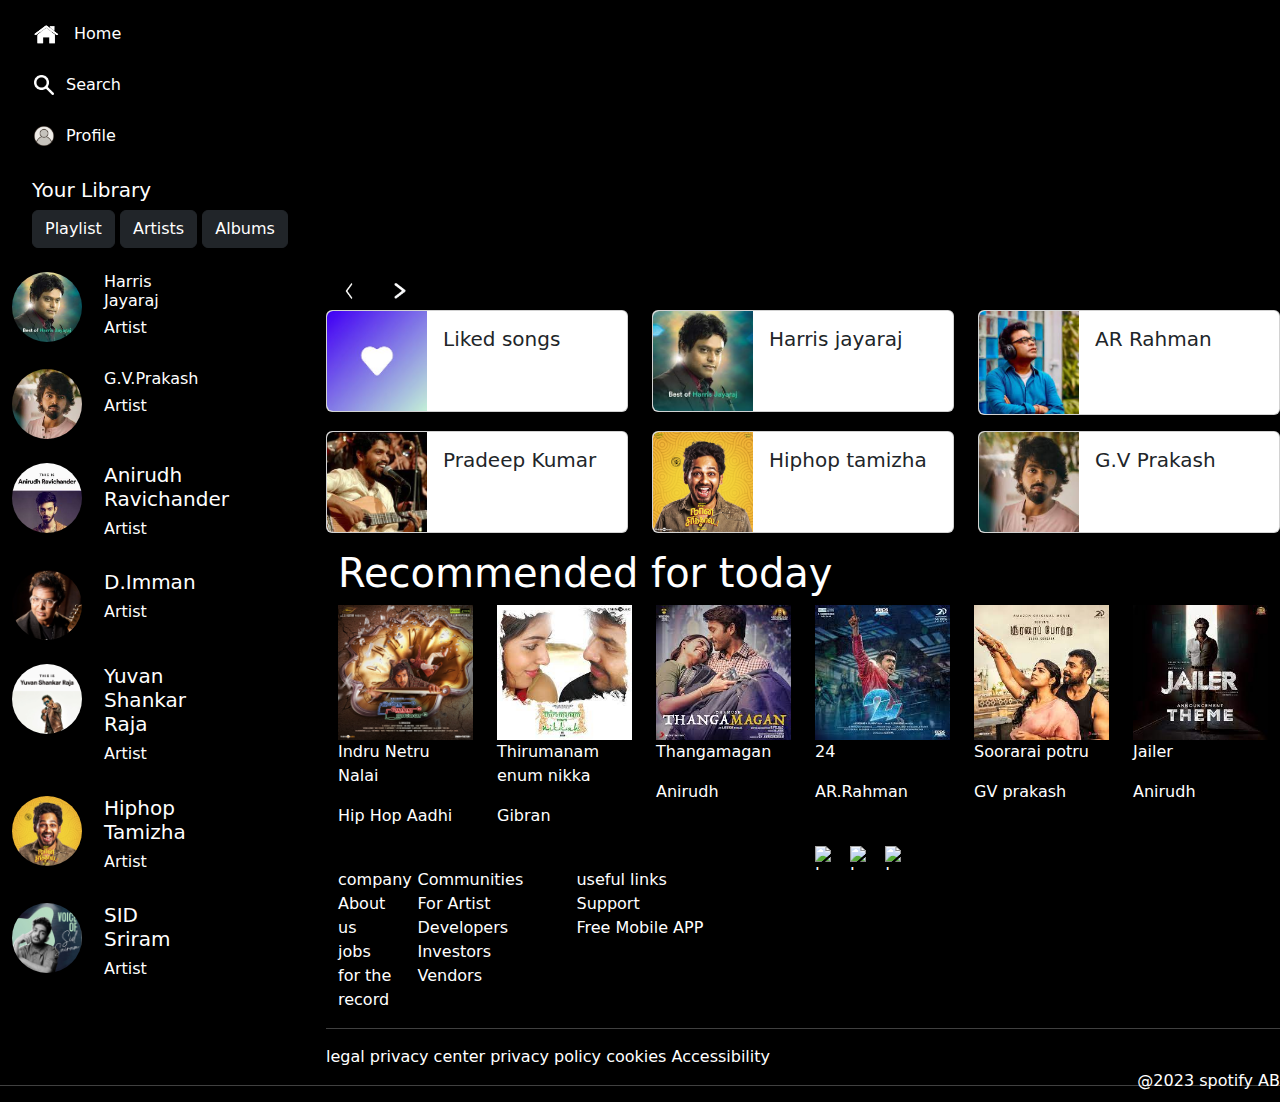
==== commit b25661f6: "Add files via upload" ====
--- a/index.html
+++ b/index.html
@@ -4,8 +4,8 @@
   <meta charset="UTF-8">
   <meta name="viewport" content="width=device-width, initial-scale=1.0">
   <title>Spotify</title>
+  <link rel="stylesheet" href="https://cdn.jsdelivr.net/npm/bootstrap@5.2.3/dist/css/bootstrap.min.css">
   <link rel="stylesheet" href="style.css">
-  <link rel="stylesheet" href="https://cdn.jsdelivr.net/npm/bootstrap@5.2.3/dist/css/bootstrap.min.css">
    
 </head>
 <body style="background-color: black;color:white;">
@@ -13,7 +13,7 @@
 
   <div class="row" style="margin-left: 20px;">
     <div class="col-md-6">
-     <img src="imges/home.png" alt="home.png" width="30px" height="20px" style="float: left">
+     <img src="image/home.png" alt="home.png" width="30px" height="20px" style="float: left">
       <div class="container">
         <div class="row">
           <div class="col-md-6">
@@ -26,9 +26,9 @@
 </div>
 <br>
   <div class="row"style="margin-left: 22px;">
-    <div class="col-sm-6"><a href="search.html">
-      <img src="imges/search.png" alt="search.png" width="20px" height="20px" style="float: left;">
-      </a>
+    <div class="col-sm-6">
+      <a href="search.html">
+      <img src="image/search (3).png" alt="search.png" width="20px" height="20px" style="float: left;"></a>
       <div class="container">
         <div class="row">
           <div class="col-sm-6">
@@ -38,6 +38,22 @@
       </div>
     </div>
   </div>
+</div>
+<br>
+<div class="row"style="margin-left: 22px;">
+  <div class="col-sm-6">
+    <a href="profile.html">
+    <img src="image/user (3).png" alt="user.png" width="20px" height="20px" style="float: left;"></a>
+    <div class="container">
+      <div class="row">
+        <div class="col-sm-6">
+          <h6>Profile</h6>
+        
+        </div>
+      </div>
+    </div>
+  </div>
+</div>
 </div>
 <br>
     <div class=" container fixed-center" style="margin-left: 20px;" >
@@ -47,6 +63,7 @@
       <button class="btn btn-dark"> Albums </button>
 </div>
 <br>
+
 <div class="class">
 <div class="row">
   <div class="col-3" id="id5">
@@ -54,7 +71,7 @@
   <div class="container-fluid">
   <div class="row">
       <div class="col-sm-6">
-          <img class="rounded-circle" src="imges/harris jayaraj.jpg" alt="harris.jpeg" width="70px" height="70px" style="float: left;margin-right: 10px;">
+          <img class="rounded-circle" src="image/harris.png"  width="70px" height="70px" style="float: left;margin-right: 10px;">
          <div class="row">
           <div class="col-sm-6">
           <h6>Harris Jayaraj</h6>
@@ -66,11 +83,12 @@
   </div>
 </div>
 <br>
-<div class="library">
-  <div class="container-fluid">
-  <div class="row">
-      <div class="col-sm-6">
-          <img class="rounded-circle" src="imges/GV.jpg" alt="gv.jpeg" width="70px" height="70px"style="float: left;margin-right: 10px;">
+
+<div class="library">
+  <div class="container-fluid">
+  <div class="row">
+      <div class="col-sm-6">
+          <img class="rounded-circle" src="image/gv.png"  width="70px" height="70px"style="float: left;margin-right: 10px;">
           <div class="row">
           <div class="col-sm-6">
           <h6>G.V.Prakash</h6>
@@ -86,7 +104,7 @@
   <div class="container-fluid">
   <div class="row">
       <div class="col-sm-6">
-          <img class="rounded-circle" src="imges/ani.png" alt="aniruth.jpeg" width="70px" height="70px"style="float: left;margin-right: 10px;">
+          <img class="rounded-circle" src="image/ani.png" width="70px" height="70px"style="float: left;margin-right: 10px;">
          <div class="row">
        <div class="col-sm-6">
           <h5>Anirudh Ravichander</h5>
@@ -102,7 +120,7 @@
   <div class="container-fluid">
   <div class="row">
       <div class="col-sm-6">
-          <img class="rounded-circle" src="imges/imman.png" alt="imman.jpeg" width="70px" height="70px"style="float: left;margin-right: 10px;">
+          <img class="rounded-circle" src="image/imman.png" alt="imman.jpeg" width="70px" height="70px"style="float: left;margin-right: 10px;">
           <div class="row">
           <div class="col-sm-6">
           <h5>D.Imman</h5>
@@ -118,7 +136,7 @@
   <div class="container-fluid">
   <div class="row">
       <div class="col-sm-6">
-          <img class="rounded-circle" src="imges/yuvan.png" alt="u1.jpeg" width="70px" height="70px"style="float: left;margin-right: 10px;">
+          <img class="rounded-circle" src="image/yuvan.png" width="70px" height="70px"style="float: left;margin-right: 10px;">
        <div class="row">
           <div class="col-sm-6">
           <h5>Yuvan Shankar Raja</h5>
@@ -134,7 +152,7 @@
   <div class="container-fluid">
   <div class="row">
       <div class="col-sm-6">
-          <img class="rounded-circle" src="imges/aadhi.png" alt="hiphop.jpeg" width="70px" height="70px"style="float: left;margin-right: 10px;">
+          <img class="rounded-circle" src="image/adhi.png" alt="hiphop.jpeg" width="70px" height="70px"style="float: left;margin-right: 10px;">
          <div class="row">
           <div class="col-sm">
           <h5>Hiphop Tamizha</h5>
@@ -150,7 +168,7 @@
     <div class="container-fluid">
     <div class="row">
         <div class="col-sm-6">
-            <img class="rounded-circle" src="imges/sid2.png" width="70px" height="70px"style="float: left;margin-right: 10px;">
+            <img class="rounded-circle" src="image/sid.png" width="70px" height="70px"style="float: left;margin-right: 10px;">
            <div class="row">
             <div class="col-sm">
             <h5>SID Sriram</h5>
@@ -163,16 +181,16 @@
   </div>
     
 </div>
-<div class="col-9">
+<div class="col-9 ">
+  <button class="btn rounded-circle"><img src="image/previous.png" alt="previous.png" width="20px" height="20px"></button>
+  <button class="btn rounded-circle"><img src="image/next.png" alt="next.png" width="20px" height="20px"></button>
   <div class="home">
       <div class="row">
-        
-        <div class="col-4">
-           
-          <div class="card mb-3 card-type-1" id="id7">
+       <div class="col-4">
+           <div class="card mb-3 card-type-1" id="id7">
             <div class="row g-0">
               <div class="col-md-4">
-                <img src="imges/liked songs.jpg" class="img-fluid rounded-start card-image" alt="...">
+                <img src="image/liked song logo.png" class="img-fluid rounded-start card-image" alt="...">
               </div>
               <div class="col-md-8">
                 <div class="card-body">
@@ -187,7 +205,7 @@
           <div class="card mb-3 card-type-1" id="id7">
             <div class="row g-0">
               <div class="col-md-4">
-                <img src="imges/harris jayaraj.jpg" class="img-fluid rounded-start card-image" alt="...">
+                <img src="image/harris.png" class="img-fluid rounded-start card-image" alt="...">
               </div>
               <div class="col-md-8">
                 <div class="card-body">
@@ -201,7 +219,7 @@
             <div class="card mb-3 card-type-1" id="id7">
               <div class="row g-0">
                 <div class="col-md-4">
-                  <img src="imges/ar.jpg" class="img-fluid rounded-start card-image" alt="...">
+                  <img src="image/ar.png" class="img-fluid rounded-start card-image" alt="...">
                 </div>
                 <div class="col-md-8">
                   <div class="card-body">
@@ -217,7 +235,7 @@
               <div class="card mb-3 card-type-1" id="id7">
                 <div class="row g-0">
                   <div class="col-md-4">
-                    <img src="imges/pradee.jpg" class="img-fluid rounded-start card-image" alt="...">
+                    <img src="image/pradeep.png" class="img-fluid rounded-start card-image" alt="...">
                   </div>
                   <div class="col-md-8">
                     <div class="card-body">
@@ -232,7 +250,7 @@
               <div class="card mb-3 card-type-1" id="id7">
                 <div class="row g-0">
                   <div class="col-md-4">
-                    <img src="imges/aadhi2.png" class="img-fluid rounded-start card-image" alt="...">
+                    <img src="image/adhi.png" class="img-fluid rounded-start card-image" alt="...">
                   </div>
                   <div class="col-md-8">
                     <div class="card-body">
@@ -248,7 +266,7 @@
               <div class="card mb-3 card-type-1" id="id7">
                 <div class="row g-0">
                   <div class="col-md-4">
-                    <img src="imges/GV.jpg" class="img-fluid rounded-start card-image" alt="...">
+                    <img src="image/gv.png" class="img-fluid rounded-start card-image" alt="...">
                   </div>
                   <div class="col-md-8">
                     <div class="card-body">
@@ -263,191 +281,92 @@
               <h1>Recommended for today</h1>
               <div class="row wrap-wrap">
                
-               <div class="col">
-                <div class="card" style="width: 10rem;">
+                <div class="col">
                   <a href="main.html">
-                   <img class="card-img-top" src="imges/innnn.jpg" alt="Card image cap">
+                  <img src="image/inn.png" class="img-fluid d-inline-block w-100">
                   </a>
-                 <div class="card-body"id="id8">
-                    <p class="card-text">Indru Netru Nalai<br>
-                   Hip Hop Adhi</p>
-                 </div>
-                </div>
-               </div>
-                 <div class="col">
-                  <div class="card" style="width: 10rem;">
-                    <a href="main2.html">
-                     <img class="card-img-top" src="imges/tn (1).jpeg" alt="Card image cap">
-                    </a>
-                   <div class="card-body" id="id8">
-                      <p class="card-text">TEN<br>
-                     Ghibran</p>
-                   </div>
-                  </div>
-                 </div>
-                   <div class="col">
-                    <div class="card" style="width: 10rem;">
-                      <a href="main3.html">
-                       <img class="card-img-top" src="imges/tm.png" alt="Card image cap">
-                      </a>
-                     <div class="card-body"id="id8">
-                        <p class="card-text">Thangamagan<br>
-                       Anirudh</p>
-                     </div>
-                    </div>
-                   </div>
-                     <div class="col" >
-                      <div class="card" style="width: 10rem;">
-                         <img class="card-img-top" src="imges/24.png" alt="Card image cap">
-                       <div class="card-body"id="id8">
-                          <p class="card-text">24<br>
-                         Ar Rahman</p>
-                       </div>
-                      </div>
-                     </div>
-                       <div class="col">
-                        <div class="card" style="width: 10rem;">
-                           <img class="card-img-top" src="imges/srr.jpg" alt="Card image cap">
-                         <div class="card-body" id="id8">
-                            <p class="card-text">Soorarai potru<br>
-                           GV prakash</p>
-                         </div>
-                        </div>
-                       </div>
-                         <div class="col">
-                          <div class="card" style="width: 10rem;">
-                             <img class="card-img-top" src="imges/jailer222.jpg" alt="Card image cap">
-                           <div class="card-body" id=id8>
-                              <p class="card-text">Jailer<br>
-                             Anirudh</p>
-                           </div>
-                          </div>
-                        </div>
-         <div class="Jump_Back">
-            <div class="container">
-              <h1>Jump Back In</h1>
-              <div class="row wrap-wrap">
-                <div class="col">
-                  <div class="card" style="width: 10rem;">
-                     <img class="card-img-top" src="imges/kadal.png" alt="Card image cap">
-                   <div class="card-body"id="id8">
-                      <p class="card-text">Kadal<br>
-                    AR Rahman</p>
-                   </div>
-                  </div>
-                 </div>
-                   <div class="col">
-                    <div class="card" style="width: 10rem;">
-                       <img class="card-img-top" src="imges/pradee.jpg" alt="Card image cap">
-                     <div class="card-body" id="id8">
-                        <p class="card-text">Pradeep<br>
-                       by abi</p>
-                     </div>
-                    </div>
-                   </div>
-                     <div class="col">
-                      <div class="card" style="width: 10rem;">
-                         <img class="card-img-top" src="imges/lkg.png" alt="Card image cap">
-                       <div class="card-body"id="id8">
-                          <p class="card-text">Thimiru Kataatha<br>
-                         Leon James</p>
-                       </div>
-                      </div>
-                     </div>
-                       <div class="col" >
-                        <div class="card" style="width: 10rem;">
-                           <img class="card-img-top" src="imges/ilaiyaraja.png" alt="Card image cap">
-                         <div class="card-body"id="id8">
-                            <p class="card-text">Ilaiyaraja<br>
-                           by Thamizh</p>
-                         </div>
-                        </div>
-                       </div>
-                         <div class="col">
-                          <div class="card" style="width: 10rem;">
-                             <img class="card-img-top" src="imges/stephen.png" alt="Card image cap">
-                           <div class="card-body" id="id8">
-                              <p class="card-text">Nesamaguren<br>
-                             Stephen</p>
-                           </div>
-                          </div>
-                         </div>
-          <hr>
+                  <p>Indru Netru Nalai</p>
+                  <p>Hip Hop Aadhi</p>
+                  
+                </div>
+                <div class="col">
+                  <a href="main2.html">
+                  <img src="image/ten.png" class="img-fluid d-inline-block w-100">
+                  </a>
+                  <p>Thirumanam enum nikka</p>
+                  <p>Gibran</p>
+                  </a>
+                </div>
+                <div class="col">
+                  <a href="main3.html">
+                  <img src="image/thangamagan.png" class="img-fluid d-inline-block w-100">
+                  </a>
+                  <p>Thangamagan</p>
+                  <p>Anirudh</p>
+                  
+                </div>
+                <div class="col">
+                  <img src="image/24.png"class="img-fluid d-inline-block w-100">
+                  <p>24</p>
+                  <p>AR.Rahman</p>
+                </div>
+                <div class="col">
+                  <img src="image/sp.png"class="img-fluid d-inline-block w-100">
+                  <p>Soorarai potru</p>
+                  <p>GV prakash</p>
+                </div>
+                <div class="col">
+                  <img src="image/jailer.png"class="img-fluid d-inline-block w-100">
+                  <p>Jailer</p>
+                  <p>Anirudh</p>
+                </div>
+              </div>
+            </div>
+          </div>
           <footer>
-            <style>
-              .a {
-                color: white;
-                background-color: black;
-                text-decoration: none;
-              }
-          
-          
-              .btn {
-                color: gray;
-              }
-            </style>
-          
-          </head>
-          
-          <body style="background-color: black;color:white;">
-            <footer>
-              <div class="container container-fluid">
-                <div class="row" id="id1">
-                  <div class="col-1 foot" style="margin-top: 10px;margin-bottom: 10px; width: 200px;">
-                    <h5>Company </h5>
-                    <a href="https://www.spotify.com/in-en/about-us/contact/"></a><button class="btn"> About Us</button><br>
-                    <a href="https://www.lifeatspotify.com/"></a> <button class="btn">Jobs</button><br>
-                    <a href="https://newsroom.spotify.com/"></a><button class="btn">For the record</button><br>
-                  </div>&nbsp;&nbsp;&nbsp;&nbsp;&nbsp;&nbsp;&nbsp;&nbsp;&nbsp;&nbsp;&nbsp;&nbsp;&nbsp;&nbsp;&nbsp;
-                  <div class="col-2 foot" style="margin-top: 10px; width: 270px;">
-          
-                    <h5>Communities </h5>
-                    <a href="https://artists.spotify.com/home"></a><button class="btn">For Artists</button><br>
-                    <a href="https://developer.spotify.com/"></a><button class="btn">Developers</button><br>
-                    <a href="https://ads.spotify.com/en-IN/"></a><button class="btn">Advertising</button><br>
-                    <a href="https://spotifyforvendors.com/"></a><button class="btn">ventors</button><br>
-          
-                  </div>
-                  <div class="col-3 foot" style="margin-top: 10px; width: 200px;">
-          
-                    <h5>Useful links </h5>
-                    <a href="https://support.spotify.com/in-en/"></a> <button class="btn">Support</button><br>
-                    <a href="https://www.spotify.com/in-en/download/windows/"></a><button class="btn">Free mobile app</button><br>
-                  </div>
-                  <div class="col-4 footicon" style="margin-top: 10px;margin-left: 20px;">
-          
-                    <button class="btn btn-dark rounded-circle"><img src="imges/insta.png" alt="..." width="20px"
-                        height="20px"></button>
-                    <button class="btn btn-dark rounded-circle"><img src="imges/twitter.png" alt="..." width="20px"
-                        height="20px"></button>
-                    <button class="btn btn-dark rounded-circle"><img src="imges/f.png" alt="..." width="20px" height="20px"></button>
-                  </div>
-          
-                  <hr>
-                  <div class="footer-bottom" style="color: white;background-color:black;margin-right:  8px;">
-                    <div class="container-fluid" style="gap: 20px; margin-top: 10px;">
-                      <div class="row">
-                        <div class="col-md-12">
-                          <h6>
-                            <a href="https://www.spotify.com/in-en/legal/end-user-agreement/"></a><button
-                              class="btn">Legal</button>
-                            <a href="https://www.spotify.com/in-en/privacy"><button class="btn"></a><button class="btn">Privacy
-                              Centre</button>
-                            <a href="https://www.spotify.com/in-en/legal/privacy-policy/"></a><button class="btn"> Privacy
-                              Policy</button>
-                            <a href="https://www.spotify.com/in-en/legal/cookies-policy/"></a><button class="btn">Cookies</button>
-                            <a href="https://www.spotify.com/in-en/legal/privacy-policy/#s3"></a><button class="btn">About
-                              Ads</button>
-                            <a href="https://www.spotify.com/in-en/accessibility"></a><button class="btn">Accessibility</button>
-                            <button class="btn" style="margin-left: 230px;">@ 2023 Spotify AB </button>
-                          </h6>
-          
-          
-                        </div>
-                      </div>
-          
-          
-            </footer>
+            <div class="container content-center">
+            <div class="row" id="id1">
+          <div class="col-1 foot" >
+            <br>company<br>
+            About us<br>
+            jobs<br>
+            for the record<br>
+          </div>
+          <div class="col-2 foot" >
+            <br>Communities<br>
+            For Artist<br>
+            Developers<br>
+            Investors<br>
+            Vendors<br>
+          </div>
+          <div class="col-3 foot">
+            <br>useful links<br>
+            Support<br>
+            Free Mobile APP<br>
+          </div>  
+          <div class="col-4 footicon">
+            <img src="https://www.citypng.com/public/uploads/preview/-11595327237ulqckjabpb.png" alt="Logo" width="30" height="24" class="d-inline-block align-text-top">
+            <img src="https://variety.com/wp-content/uploads/2023/03/Twitter.png?w=1000&h=562&crop=1" alt="Logo" width="30" height="24" class="d-inline-block align-text-top">
+            <img src="https://encrypted-tbn0.gstatic.com/images?q=tbn:ANd9GcQD9bIvSsZekCkQ5yTrV4w9uxokJPbbXm2CgPTT76JbxmpdhY33_C1vwzuA7Yz2gwQoOEw&usqp=" alt="Logo" width="30" height="24" class="d-inline-block align-text-top">
+          </div>  
+        </div>
+      </div>
+      <div class="footer-bottom">
+        <hr>
+       <div class="position-relative">
+        <span class="align-legal">legal</span>
+        <span class="align-privacy center">privacy center</span>
+        <span class="align-privacy policy">privacy policy</span>
+        <span class="align-cookies">cookies</span>
+        <span class="align-about ads"></span>
+        <span class="align-Accessibility">Accessibility</span>  
+          <div class="position-absolute top-0 end-0">
+           <br>@2023 spotify AB
+          </div>
+       </div>
+        </div>
+      </div>
+    </footer>
         </div>
     </div>
   </div>
@@ -455,4 +374,4 @@
 </div>
     <hr>
 </body>
-</html>
+</html>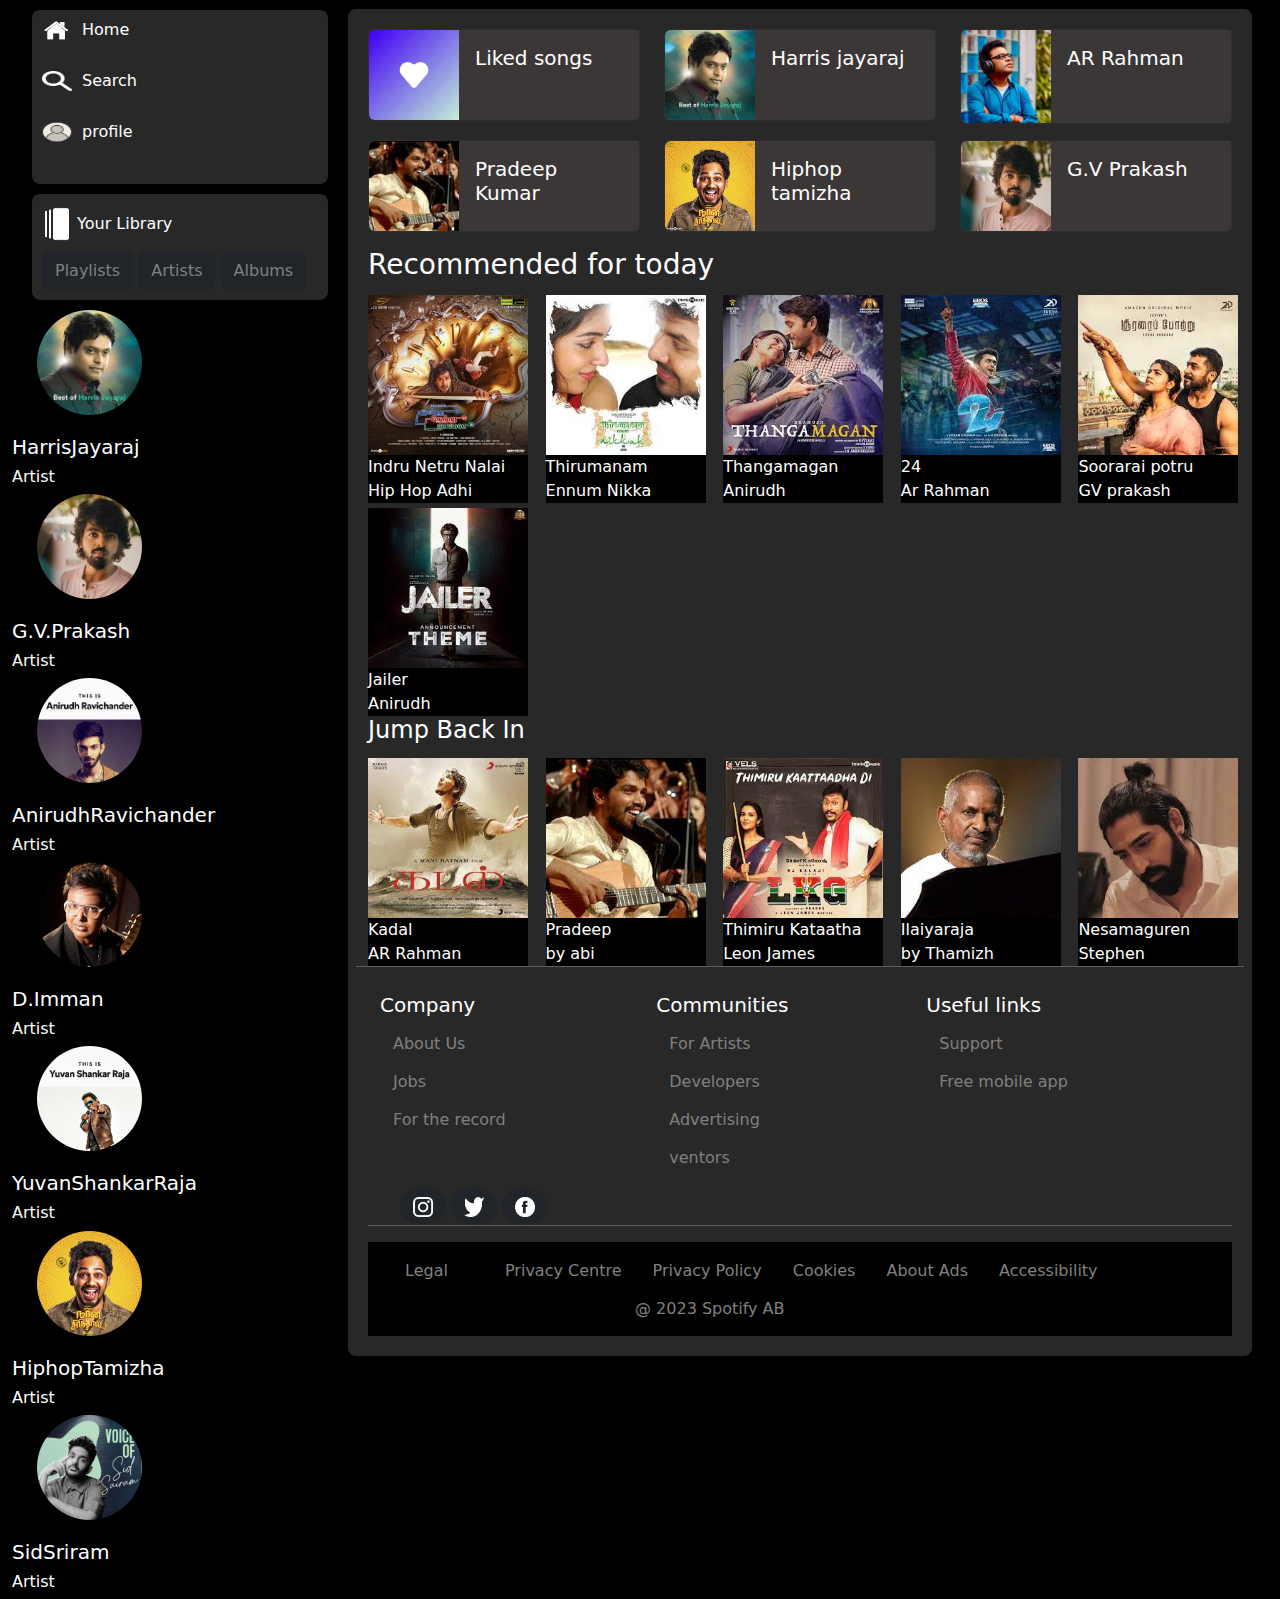
==== commit 2931f920: "Add files via upload" ====
--- a/index.html
+++ b/index.html
@@ -4,123 +4,86 @@
   <meta charset="UTF-8">
   <meta name="viewport" content="width=device-width, initial-scale=1.0">
   <title>Spotify</title>
+
   <link rel="stylesheet" href="https://cdn.jsdelivr.net/npm/bootstrap@5.2.3/dist/css/bootstrap.min.css">
   <link rel="stylesheet" href="style.css">
    
 </head>
-<body style="background-color: black;color:white;">
-<br>
-
-  <div class="row" style="margin-left: 20px;">
-    <div class="col-md-6">
-     <img src="image/home.png" alt="home.png" width="30px" height="20px" style="float: left">
-      <div class="container">
-        <div class="row">
-          <div class="col-md-6">
-            <h6>Home</h6>
-          </div>
-        </div>
-      </div>
-    </div>
-  </div>
-</div>
-<br>
-  <div class="row"style="margin-left: 22px;">
-    <div class="col-sm-6">
-      <a href="search.html">
-      <img src="image/search (3).png" alt="search.png" width="20px" height="20px" style="float: left;"></a>
-      <div class="container">
-        <div class="row">
-          <div class="col-sm-6">
-            <h6>Search</h6>
-          </div>
-        </div>
-      </div>
-    </div>
-  </div>
-</div>
-<br>
-<div class="row"style="margin-left: 22px;">
-  <div class="col-sm-6">
-    <a href="profile.html">
-    <img src="image/user (3).png" alt="user.png" width="20px" height="20px" style="float: left;"></a>
-    <div class="container">
-      <div class="row">
-        <div class="col-sm-6">
-          <h6>Profile</h6>
-        
-        </div>
-      </div>
-    </div>
-  </div>
-</div>
-</div>
-<br>
-    <div class=" container fixed-center" style="margin-left: 20px;" >
-      <h5> Your Library</h5>
-      <button class="btn btn-dark"> Playlist</button>
-      <button class="btn btn-dark"> Artists</button>
-      <button class="btn btn-dark"> Albums </button>
-</div>
-<br>
-
-<div class="class">
-<div class="row">
-  <div class="col-3" id="id5">
-    <div class="library">
-  <div class="container-fluid">
-  <div class="row">
-      <div class="col-sm-6">
-          <img class="rounded-circle" src="image/harris.png"  width="70px" height="70px" style="float: left;margin-right: 10px;">
+<body class="bg">
+
+    <div class="container-fluid">
+     <div class="row">
+       <div class="col-3 side-nav">
+        <ul class="home">
+            <a><img class="home-img"  src="image/home.png" alt="home.png">
+            <h6>Home</h6></a><br>
+            
+            <a href="search.html">
+              <img class="search-img"  src="image/search (3).png" alt="search.png"></a>
+               
+            <h6>Search</h6><br>
+          <a href="profile.html">
+            <img class="profile-img"   src="image/user (3).png"></a>
+            
+          <h6>profile</h6><br>
+        </ul>
+       
+    <div class="container1 fixed-center"> 
+    <div class="row-1">
+      <h6><img class="lib" src="image/library.png"> Your Library </h6>
+      <a class="btn btn-dark" href="#" role="button">Playlists</a>
+      <a class="btn btn-dark" href="#" role="button">Artists</a>
+      <a class="btn btn-dark" href="#" role="button">Albums</a>
+      </div>
+      </div>
+    <div class="library1">
+    <div class="row">
+      <div class="col-sm-6">
+          <img class="harris rounded-circle" src="image/harris.png " alt="harris.png">
          <div class="row">
           <div class="col-sm-6">
-          <h6>Harris Jayaraj</h6>
+          <h5>HarrisJayaraj</h5>
           <h6>Artist</h6>
           </div>
           </div>
         </div>
       </div>
-  </div>
-</div>
-<br>
-
-<div class="library">
-  <div class="container-fluid">
+
+<div class="library2">
   <div class="row">
       <div class="col-sm-6">
-          <img class="rounded-circle" src="image/gv.png"  width="70px" height="70px"style="float: left;margin-right: 10px;">
+          <img class="gv rounded-circle" src="image/gv.png" alt="gv.png">
           <div class="row">
           <div class="col-sm-6">
-          <h6>G.V.Prakash</h6>
+          <h5>G.V.Prakash</h5>
           <h6>Artist</h6>
            </div>
           </div>
       </div>
       </div>
   </div>
-</div>
-<br>
-<div class="library">
-  <div class="container-fluid">
+
+
+<div class="library3">
   <div class="row">
       <div class="col-sm-6">
-          <img class="rounded-circle" src="image/ani.png" width="70px" height="70px"style="float: left;margin-right: 10px;">
+          <img class="ani rounded-circle" src="image/ani.png" alt="aniruth.png">
          <div class="row">
        <div class="col-sm-6">
-          <h5>Anirudh Ravichander</h5>
-          <h6>Artist</h6>
-            </div>
-          </div>
-      </div>
-      </div>
-  </div>
-</div>
-<br>
-<div class="library">
-  <div class="container-fluid">
+          <h5>AnirudhRavichander</h5>
+          <h6>Artist</h6>
+            </div>
+          </div>
+      </div>
+      </div>
+  </div>
+
+
+<div class="library4">
+
   <div class="row">
       <div class="col-sm-6">
-          <img class="rounded-circle" src="image/imman.png" alt="imman.jpeg" width="70px" height="70px"style="float: left;margin-right: 10px;">
+          <img class="imman rounded-circle" src="image/imman.png" alt="imman.png">
           <div class="row">
           <div class="col-sm-6">
           <h5>D.Imman</h5>
@@ -130,48 +93,45 @@
       </div>
       </div>
   </div>
-</div>
-<br>
-<div class="library">
-  <div class="container-fluid">
+
+<div class="library5">
+  
   <div class="row">
       <div class="col-sm-6">
-          <img class="rounded-circle" src="image/yuvan.png" width="70px" height="70px"style="float: left;margin-right: 10px;">
+          <img class="yuvan rounded-circle" src="image/yuvan.png" alt="yuvan.png">
        <div class="row">
           <div class="col-sm-6">
-          <h5>Yuvan Shankar Raja</h5>
-          <h6>Artist</h6>
-            </div>
-          </div>
-      </div>
-      </div>
-  </div>
-</div>
-<br>
-<div class="library">
-  <div class="container-fluid">
+          <h5>YuvanShankarRaja</h5>
+          <h6>Artist</h6>
+            </div>
+          </div>
+      </div>
+      </div>
+  </div>
+
+<div class="library6">
+  
   <div class="row">
       <div class="col-sm-6">
-          <img class="rounded-circle" src="image/adhi.png" alt="hiphop.jpeg" width="70px" height="70px"style="float: left;margin-right: 10px;">
+          <img class="adhi rounded-circle" src="image/adhi.png" alt="adhi.png">
          <div class="row">
-          <div class="col-sm">
-          <h5>Hiphop Tamizha</h5>
-          <h6>Artist</h6>
-            </div>
-          </div>
-      </div>
-  </div>
-  </div>
-  </div>
-  <br>
-  <div class="library">
-    <div class="container-fluid">
+          <div class="col-sm-6">
+          <h5>HiphopTamizha</h5>
+          <h6>Artist</h6>
+            </div>
+          </div>
+      </div>
+  </div>
+  </div>
+  
+  <div class="library7">
+    
     <div class="row">
         <div class="col-sm-6">
-            <img class="rounded-circle" src="image/sid.png" width="70px" height="70px"style="float: left;margin-right: 10px;">
+            <img class="sid rounded-circle" src="image/sid.png">
            <div class="row">
             <div class="col-sm">
-            <h5>SID Sriram</h5>
+            <h5>SidSriram</h5>
             <h6>Artist</h6>
               </div>
             </div>
@@ -179,15 +139,19 @@
     </div>
     </div>
   </div>
-    
-</div>
-<div class="col-9 ">
-  <button class="btn rounded-circle"><img src="image/previous.png" alt="previous.png" width="20px" height="20px"></button>
-  <button class="btn rounded-circle"><img src="image/next.png" alt="next.png" width="20px" height="20px"></button>
-  <div class="home">
+  </div>
+        
+
+
+
+<div class="col-9">
+  <div class="container">
+  <div class="songs">
       <div class="row">
-       <div class="col-4">
-           <div class="card mb-3 card-type-1" id="id7">
+        
+        <div class="col-4">
+           
+          <div class="card mb-3 card-type-1" id="id7">
             <div class="row g-0">
               <div class="col-md-4">
                 <img src="image/liked song logo.png" class="img-fluid rounded-start card-image" alt="...">
@@ -277,101 +241,185 @@
               </div>
           </div>
           <div class="recommended">
-            <div class="container">
-              <h1>Recommended for today</h1>
+            
+              <h3>Recommended for today</h3>
               <div class="row wrap-wrap">
                
+               <div class="col">
+                <div class="card1">
+                  <a href="main.html">
+                   <img class="card-img-top" src="image/inn.png" alt="Card image cap">
+                  </a>
+                 <div class="card-body"id="id8">
+                    <p class="card-text">Indru Netru Nalai<br>
+                   Hip Hop Adhi</p>
+                 </div>
+                </div>
+               </div>
+                 <div class="col">
+                  <div class="card1">
+                    <a href="main2.html">
+                     <img class="card-img-top" src="image/ten.png" alt="Card image cap">
+                    </a>
+                   <div class="card-body" id="id8">
+                      <p class="card-text">Thirumanam Ennum Nikka<br></p>
+                   </div>
+                  </div>
+                 </div>
+                   <div class="col">
+                    <div class="card1">
+                      <a href="main3.html">
+                       <img class="card-img-top" src="image/thangamagan.png" alt="Card image cap">
+                      </a>
+                     <div class="card-body"id="id8">
+                        <p class="card-text">Thangamagan<br>
+                       Anirudh</p>
+                     </div>
+                    </div>
+                   </div>
+                     <div class="col" >
+                      <div class="card1">
+                         <img class="card-img-top" src="image/24.png" alt="Card image cap">
+                       <div class="card-body"id="id8">
+                          <p class="card-text">24<br>
+                         Ar Rahman</p>
+                       </div>
+                      </div>
+                     </div>
+                       <div class="col">
+                        <div class="card1">
+                           <img class="card-img-top" src="image/sp.png" alt="Card image cap">
+                         <div class="card-body" id="id8">
+                            <p class="card-text">Soorarai potru<br>
+                           GV prakash</p>
+                         </div>
+                        </div>
+                       </div>
+                         <div class="col">
+                          <div class="card1">
+                             <img class="card-img-top" src="image/jailer.png" alt="Card image cap">
+                           <div class="card-body" id=id8>
+                              <p class="card-text">Jailer<br>
+                             Anirudh</p>
+                           </div>
+                          </div>
+                        </div>
+         <div class="Jump_Back">
+                <h4>Jump Back In</h4>
+              <div class="row wrap-wrap">
                 <div class="col">
-                  <a href="main.html">
-                  <img src="image/inn.png" class="img-fluid d-inline-block w-100">
-                  </a>
-                  <p>Indru Netru Nalai</p>
-                  <p>Hip Hop Aadhi</p>
-                  
-                </div>
-                <div class="col">
-                  <a href="main2.html">
-                  <img src="image/ten.png" class="img-fluid d-inline-block w-100">
-                  </a>
-                  <p>Thirumanam enum nikka</p>
-                  <p>Gibran</p>
-                  </a>
-                </div>
-                <div class="col">
-                  <a href="main3.html">
-                  <img src="image/thangamagan.png" class="img-fluid d-inline-block w-100">
-                  </a>
-                  <p>Thangamagan</p>
-                  <p>Anirudh</p>
-                  
-                </div>
-                <div class="col">
-                  <img src="image/24.png"class="img-fluid d-inline-block w-100">
-                  <p>24</p>
-                  <p>AR.Rahman</p>
-                </div>
-                <div class="col">
-                  <img src="image/sp.png"class="img-fluid d-inline-block w-100">
-                  <p>Soorarai potru</p>
-                  <p>GV prakash</p>
-                </div>
-                <div class="col">
-                  <img src="image/jailer.png"class="img-fluid d-inline-block w-100">
-                  <p>Jailer</p>
-                  <p>Anirudh</p>
-                </div>
-              </div>
-            </div>
-          </div>
+                  <div class="card1">
+                     <img class="card-img-top" src="image/kadal.png" alt="Card image cap">
+                   <div class="card-body"id="id8">
+                      <p class="card-text">Kadal<br>
+                    AR Rahman</p>
+                   </div>
+                  </div>
+                 </div>
+                   <div class="col">
+                    <div class="card1">
+                       <img class="card-img-top" src="image/pradeep.png" alt="Card image cap">
+                     <div class="card-body" id="id8">
+                        <p class="card-text">Pradeep<br>
+                       by abi</p>
+                     </div>
+                    </div>
+                   </div>
+                     <div class="col">
+                      <div class="card1">
+                         <img class="card-img-top" src="image/lkg.png" alt="Card image cap">
+                       <div class="card-body"id="id8">
+                          <p class="card-text">Thimiru Kataatha<br>
+                         Leon James</p>
+                       </div>
+                      </div>
+                     </div>
+                       <div class="col" >
+                        <div class="card1">
+                           <img class="card-img-top" src="image/illayaraja.png" alt="Card image cap">
+                         <div class="card-body"id="id8">
+                            <p class="card-text">Ilaiyaraja<br>
+                           by Thamizh</p>
+                         </div>
+                        </div>
+                       </div>
+                         <div class="col">
+                          <div class="card1">
+                             <img class="card-img-top" src="image/stephen.png" alt="Card image cap">
+                           <div class="card-body" id="id8">
+                              <p class="card-text">Nesamaguren<br>
+                             Stephen</p>
+                           </div>
+                          </div>
+                         </div>
+          <hr>
           <footer>
-            <div class="container content-center">
-            <div class="row" id="id1">
-          <div class="col-1 foot" >
-            <br>company<br>
-            About us<br>
-            jobs<br>
-            for the record<br>
-          </div>
-          <div class="col-2 foot" >
-            <br>Communities<br>
-            For Artist<br>
-            Developers<br>
-            Investors<br>
-            Vendors<br>
-          </div>
-          <div class="col-3 foot">
-            <br>useful links<br>
-            Support<br>
-            Free Mobile APP<br>
-          </div>  
-          <div class="col-4 footicon">
-            <img src="https://www.citypng.com/public/uploads/preview/-11595327237ulqckjabpb.png" alt="Logo" width="30" height="24" class="d-inline-block align-text-top">
-            <img src="https://variety.com/wp-content/uploads/2023/03/Twitter.png?w=1000&h=562&crop=1" alt="Logo" width="30" height="24" class="d-inline-block align-text-top">
-            <img src="https://encrypted-tbn0.gstatic.com/images?q=tbn:ANd9GcQD9bIvSsZekCkQ5yTrV4w9uxokJPbbXm2CgPTT76JbxmpdhY33_C1vwzuA7Yz2gwQoOEw&usqp=" alt="Logo" width="30" height="24" class="d-inline-block align-text-top">
-          </div>  
-        </div>
-      </div>
-      <div class="footer-bottom">
-        <hr>
-       <div class="position-relative">
-        <span class="align-legal">legal</span>
-        <span class="align-privacy center">privacy center</span>
-        <span class="align-privacy policy">privacy policy</span>
-        <span class="align-cookies">cookies</span>
-        <span class="align-about ads"></span>
-        <span class="align-Accessibility">Accessibility</span>  
-          <div class="position-absolute top-0 end-0">
-           <br>@2023 spotify AB
-          </div>
-       </div>
-        </div>
-      </div>
-    </footer>
-        </div>
-    </div>
-  </div>
-</div>
-</div>
-    <hr>
-</body>
-</html>+            
+        
+            <body style="background-color: black;color:white;">
+              <footer>
+                <div class="container-fluid">
+                  <div class="row" id="id1">
+                    <div class="col-1 foot" style="margin-top: 10px;margin-bottom: 10px; width: 200px;">
+                      <h5>Company </h5>
+                      <a href="https://www.spotify.com/in-en/about-us/contact/"></a><button class="btn"> About Us</button><br>
+                      <a href="https://www.lifeatspotify.com/"></a> <button class="btn">Jobs</button><br>
+                      <a href="https://newsroom.spotify.com/"></a><button class="btn">For the record</button><br>
+                    </div>&nbsp;&nbsp;&nbsp;&nbsp;&nbsp;&nbsp;&nbsp;&nbsp;&nbsp;&nbsp;&nbsp;&nbsp;&nbsp;&nbsp;&nbsp;
+                    <div class="col-2 foot" style="margin-top: 10px; width: 270px;">
+        
+                      <h5>Communities </h5>
+                      <a href="https://artists.spotify.com/home"></a><button class="btn">For Artists</button><br>
+                      <a href="https://developer.spotify.com/"></a><button class="btn">Developers</button><br>
+                      <a href="https://ads.spotify.com/en-IN/"></a><button class="btn">Advertising</button><br>
+                      <a href="https://spotifyforvendors.com/"></a><button class="btn">ventors</button><br>
+        
+                    </div>
+                    <div class="col-3 foot" style="margin-top: 10px; width: 200px;">
+        
+                      <h5>Useful links </h5>
+                      <a href="https://support.spotify.com/in-en/"></a> <button class="btn">Support</button><br>
+                      <a href="https://www.spotify.com/in-en/download/windows/"></a><button class="btn">Free mobile
+                        app</button><br>
+                    </div>
+                    <div class="col-4 footicon" style="margin-top: 10px;margin-left: 20px;">
+        
+                      <button class="btn btn-dark rounded-circle"><img src="image/insta.png" alt="..." width="20px"
+                          height="20px"></button>
+                      <button class="btn btn-dark rounded-circle"><img src="image/twitter.png" alt="..." width="20px"
+                          height="20px"></button>
+                      <button class="btn btn-dark rounded-circle"><img src="image/f.png" alt="..." width="20px"
+                          height="20px"></button>
+                    </div>
+        
+                    <hr>
+                    <div class="footer-bottom" style="color: white;background-color:black;margin-right:  8px;">
+                      <div class="container-fluid" style="gap: 20px; margin-top: 10px;">
+                        <div class="row">
+                          <div class="col-md-12">
+                            <h6>
+                              <a href="https://www.spotify.com/in-en/legal/end-user-agreement/"></a><button
+                                class="btn">Legal</button>
+                              <a href="https://www.spotify.com/in-en/privacy"><button class="btn"></a><button
+                                class="btn">Privacy
+                                Centre</button>
+                              <a href="https://www.spotify.com/in-en/legal/privacy-policy/"></a><button class="btn"> Privacy
+                                Policy</button>
+                              <a href="https://www.spotify.com/in-en/legal/cookies-policy/"></a><button
+                                class="btn">Cookies</button>
+                              <a href="https://www.spotify.com/in-en/legal/privacy-policy/#s3"></a><button class="btn">About
+                                Ads</button>
+                              <a href="https://www.spotify.com/in-en/accessibility"></a><button
+                                class="btn">Accessibility</button>
+                              <button class="btn" style="margin-left: 230px;">@ 2023 Spotify AB </button>
+                            </h6>
+        
+        
+                          </div>
+                        </div>
+        
+        
+              </footer>
+            </body>
+        
+        </html>--- a/style.css
+++ b/style.css
@@ -0,0 +1,263 @@
+.border{
+   width: 100%;
+}
+.img{
+   height: 20px;
+   width: 20px;
+}
+img.rounded-circle{
+   width: 105px;
+   
+}
+#id4{
+   padding-left: 25px;
+}
+#active:hover{
+   color: white;
+   box-shadow: 0 0 5px  ,0 0 10px blue,0 0 15px blue;
+    font-weight: bold;
+}
+
+a.active-nav-link{
+   color:white;
+}
+a.navbar-brand{
+   color: white;
+}
+#navbarSupportedContent{
+
+   
+   padding-left: 150px;
+}
+.wrap-wrap{
+   flex-wrap: wrap;
+}
+.img-fluid{
+   width:100%;
+}
+#id5{
+   padding: 0px -px;
+}
+.footicon{
+   
+   width: 100%;
+}
+.id1{
+   width:200%;
+   padding-left: 0px;
+}
+a#active.nav-link{
+   background-color: black;
+   color: white;
+}
+
+.card-type-1{
+   background-color: rgb(60, 55, 55);
+   color:white;
+   
+}
+.card-type-1 .card-image{
+   background-color: rgb(60, 55, 55);
+   color:white;
+   
+}
+.card-type-1 .card-body{
+   background-color: rgb(60, 55, 55);
+   color:white;
+   
+}
+.card-type-1 .card-title{
+   background-color: rgb(60, 55, 55);
+   color:white;
+   
+}
+.div.col-9{
+   margin-top: 5%;
+}
+.browse{
+   background-color: #292828;
+   margin: 10px ;
+   border-radius: 8px;
+   padding: 10px;
+}
+
+.card-1 {
+ border-radius: 8px;
+ position: relative;
+ width: 11rem;
+ background-color: green;
+ height: 11rem;
+ box-sizing: border-box;
+ overflow: hidden;
+}
+
+
+.box {
+ position: absolute;
+ right: 0px;
+ bottom: 0px;
+ transform: rotate(25deg) translate(18%, -2%);
+ height: 120px;
+ width: 120px;
+ box-sizing: border-box;
+ box-shadow: 0 2px 4px 0 rgba(0, 0, 0, .2);
+ position: absolute;
+ object-fit: cover;
+ object-position: center center;
+ box-sizing: border-box;
+
+}
+.row1{
+   column-width: 185px;
+column-count: 6;
+grid-gap: 10px;
+grid-template-columns: repeat(7, 1fr);
+grid-auto-rows: auto;
+display: grid;
+box-sizing: border-box;
+grid-template-rows: 1fr;
+}
+
+.container {
+ padding: 2px 16px;
+}
+
+.button {
+ background-color: #ddd;
+ border: none;
+ color: black;
+ padding: 10px 20px;
+ text-align: center;
+ text-decoration: none;
+ display: inline-block;
+ margin: 4px 2px;
+ cursor: pointer;
+ border-radius: 16px;
+}
+
+.a {
+ color: white;
+ background-color: transparent;
+ text-decoration: none;
+}
+.buton.btn.btn-light{
+   margin-left: 500px;
+}
+.col{
+   margin-top:5px;
+   padding-right: 0px;
+}
+.home{
+   background-color: #292828;
+   border-radius: 8px;
+   margin: 10px;
+   padding: 10px;
+   margin-left: 20px;
+   margin-right: 0px;
+   width: 100%;
+
+}
+.home-img{
+   width:30px;
+    height:20px;
+    float: left;
+    margin-right: 10px;
+}
+.search-img{
+   width:30px;
+    height:20px;
+    float: left;
+    margin-right: 10px;
+}
+.profile-img{
+   width:30px;
+    height:20px;
+    float: left;
+    margin-right: 10px;
+}
+.bg{
+   background-color: black;
+   color:white;
+}
+.lib{
+   width: 30px;
+   height: 40px;
+}
+.container1{
+   background-color: #292828;
+   border-radius: 8px;
+   margin: 10px;
+   padding: 10px;
+   margin-left: 20px;
+   margin-right: 0px;
+   width: 100%;
+
+}
+.songs{
+   background-color: #292828;
+   border-radius: 8px;
+   padding: 20px;
+   margin-top:7px;
+   margin-left: 0px;
+   width: 100%;
+
+}
+.harris{
+   width:70px;
+   float: left;
+   margin-left: 25px;
+   margin-bottom: 20px;
+}
+.gv {
+   width:70px;
+   float: left;
+   margin-left: 25px;
+   margin-bottom: 20px;
+}
+.ani{
+   width:70px;
+   float: left;
+   margin-left: 25px;
+   margin-bottom: 20px;
+}
+.imman{
+   width:70px;
+   float: left;
+   margin-left: 25px;
+   margin-bottom: 20px;
+}
+.yuvan{
+   width:70px;
+   float: left;
+   margin-left: 25px;
+   margin-bottom: 20px;
+}
+.adhi{
+   width:70px;
+   float: left;
+   margin-left: 25px;
+   margin-bottom: 20px;
+}
+.sid{
+   width:70px;
+   float: left;
+   margin-left: 25px;
+   margin-bottom: 20px;
+}
+.card1{
+   width: 10rem;
+   background-color: black;
+   color: white;
+}
+.a {
+   color: white;
+   background-color: black;
+   text-decoration: none;
+ }
+
+
+ .btn {
+   color: gray;
+ }
+ 
+  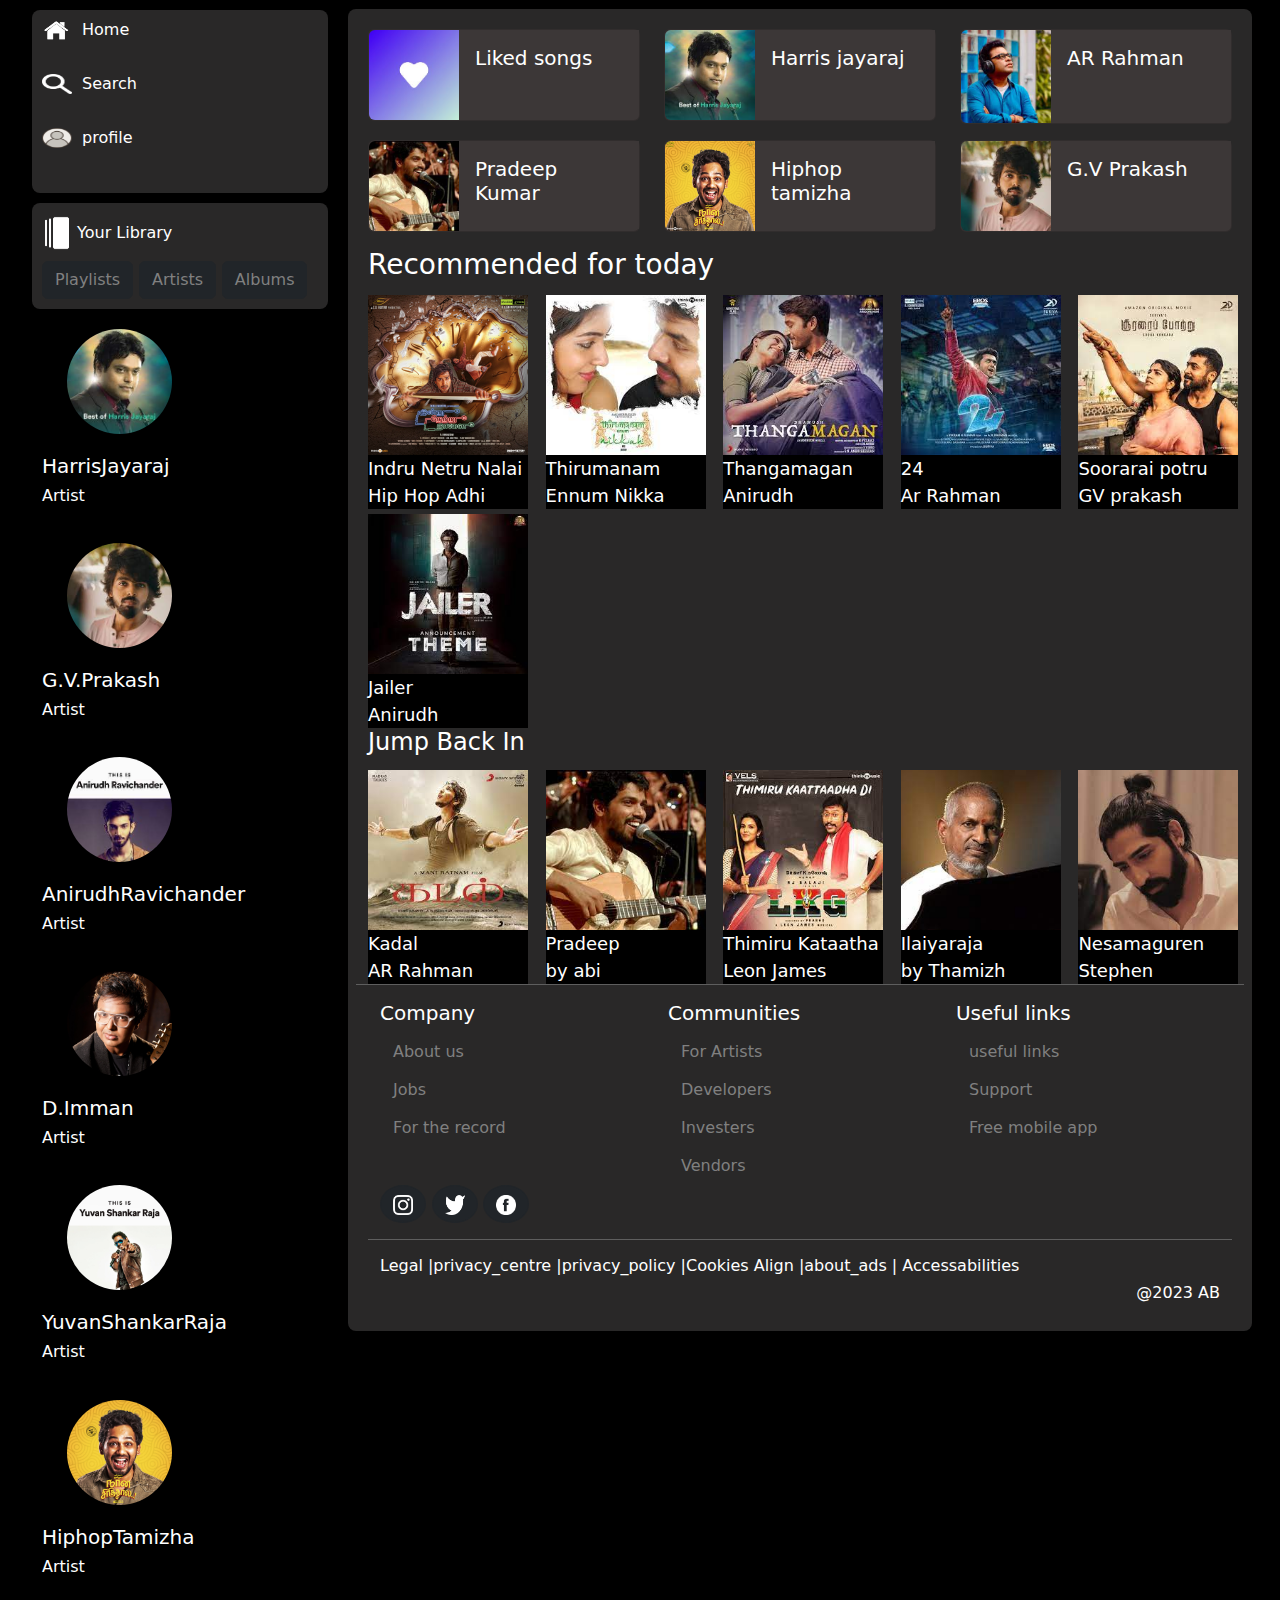
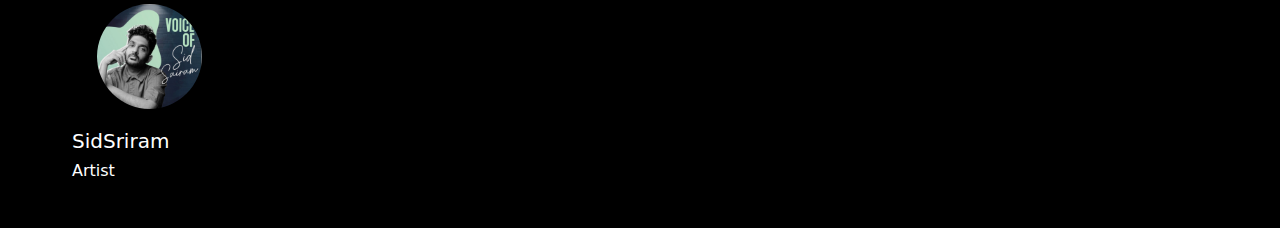
==== commit 6aad71ad: "add files" ====
--- a/index.html
+++ b/index.html
@@ -14,7 +14,7 @@
     <div class="container-fluid">
      <div class="row">
        <div class="col-3 side-nav">
-        <ul class="home">
+        <div class="home">
             <a><img class="home-img"  src="image/home.png" alt="home.png">
             <h6>Home</h6></a><br>
             
@@ -26,7 +26,7 @@
             <img class="profile-img"   src="image/user (3).png"></a>
             
           <h6>profile</h6><br>
-        </ul>
+          </div>
        
     <div class="container1 fixed-center"> 
     <div class="row-1">
@@ -48,8 +48,9 @@
           </div>
         </div>
       </div>
-
-<div class="library2">
+      </div>
+
+<div class="library1">
   <div class="row">
       <div class="col-sm-6">
           <img class="gv rounded-circle" src="image/gv.png" alt="gv.png">
@@ -61,10 +62,11 @@
           </div>
       </div>
       </div>
-  </div>
-
-
-<div class="library3">
+      </div>
+  
+
+
+<div class="library1">
   <div class="row">
       <div class="col-sm-6">
           <img class="ani rounded-circle" src="image/ani.png" alt="aniruth.png">
@@ -79,7 +81,7 @@
   </div>
 
 
-<div class="library4">
+<div class="library1">
 
   <div class="row">
       <div class="col-sm-6">
@@ -94,7 +96,7 @@
       </div>
   </div>
 
-<div class="library5">
+<div class="library1">
   
   <div class="row">
       <div class="col-sm-6">
@@ -109,8 +111,7 @@
       </div>
   </div>
 
-<div class="library6">
-  
+<div class="library1">
   <div class="row">
       <div class="col-sm-6">
           <img class="adhi rounded-circle" src="image/adhi.png" alt="adhi.png">
@@ -122,15 +123,14 @@
           </div>
       </div>
   </div>
-  </div>
+
   
-  <div class="library7">
-    
-    <div class="row">
+  <div class="library1">
+     <div class="row">
         <div class="col-sm-6">
             <img class="sid rounded-circle" src="image/sid.png">
            <div class="row">
-            <div class="col-sm">
+            <div class="col-sm-6">
             <h5>SidSriram</h5>
             <h6>Artist</h6>
               </div>
@@ -304,6 +304,8 @@
                            </div>
                           </div>
                         </div>
+                        </div>
+          </div>
          <div class="Jump_Back">
                 <h4>Jump Back In</h4>
               <div class="row wrap-wrap">
@@ -353,71 +355,53 @@
                           </div>
                          </div>
           <hr>
+         
           <footer>
+            <div class="container-fluid">
+              <div class="row">
+                <div class="col-md-4">
+                  <h5>Company </h5>
+                  <button class="btn">About us</button><a href="#"></a><br>
+                  <button class="btn">Jobs</button><a href="#"></a><br>
+                  <button class="btn">For the record</button><a href="#"></a><br>
+                </div>
+              
+           
+                <div class="col-md-4">
+                  <h5>Communities </h5>
+                  <button class="btn">For Artists</button><a href="#"></a><br>
+                  <button class="btn">Developers</button><a href="#"></a><br>
+                  <button class="btn">Investers</button><a href="#"></a><br>
+                  <button class="btn">Vendors</button><a href="#"></a><br>
+        
+                </div>
+              
+          
+                <div class="col-4">
+                  <h5>Useful links </h5>
+                  <button class="btn"> useful links</button><a href="#"></a><br>
+                  <button class="btn">Support</button><a href="#"></a><br>
+                  <button class="btn">Free mobile app</button><a href="#"></a><br>
+                </div>
+              </div>
+              </div>
             
-        
-            <body style="background-color: black;color:white;">
-              <footer>
+              <div class="container-fluid">
+               <button class="btn btn-dark rounded-circle"><img class="f"  src="image/insta.png" alt="..." ></button>
+               <button class="btn btn-dark rounded-circle"><img class="f" src="image/twitter.png" alt="..." ></button>
+               <button class="btn btn-dark rounded-circle"><img class="f" src="image/f.png" alt="..." ></button>
+              </div>
+              <hr>
+              <div class="footer-bottom">
                 <div class="container-fluid">
-                  <div class="row" id="id1">
-                    <div class="col-1 foot" style="margin-top: 10px;margin-bottom: 10px; width: 200px;">
-                      <h5>Company </h5>
-                      <a href="https://www.spotify.com/in-en/about-us/contact/"></a><button class="btn"> About Us</button><br>
-                      <a href="https://www.lifeatspotify.com/"></a> <button class="btn">Jobs</button><br>
-                      <a href="https://newsroom.spotify.com/"></a><button class="btn">For the record</button><br>
-                    </div>&nbsp;&nbsp;&nbsp;&nbsp;&nbsp;&nbsp;&nbsp;&nbsp;&nbsp;&nbsp;&nbsp;&nbsp;&nbsp;&nbsp;&nbsp;
-                    <div class="col-2 foot" style="margin-top: 10px; width: 270px;">
-        
-                      <h5>Communities </h5>
-                      <a href="https://artists.spotify.com/home"></a><button class="btn">For Artists</button><br>
-                      <a href="https://developer.spotify.com/"></a><button class="btn">Developers</button><br>
-                      <a href="https://ads.spotify.com/en-IN/"></a><button class="btn">Advertising</button><br>
-                      <a href="https://spotifyforvendors.com/"></a><button class="btn">ventors</button><br>
-        
-                    </div>
-                    <div class="col-3 foot" style="margin-top: 10px; width: 200px;">
-        
-                      <h5>Useful links </h5>
-                      <a href="https://support.spotify.com/in-en/"></a> <button class="btn">Support</button><br>
-                      <a href="https://www.spotify.com/in-en/download/windows/"></a><button class="btn">Free mobile
-                        app</button><br>
-                    </div>
-                    <div class="col-4 footicon" style="margin-top: 10px;margin-left: 20px;">
-        
-                      <button class="btn btn-dark rounded-circle"><img src="image/insta.png" alt="..." width="20px"
-                          height="20px"></button>
-                      <button class="btn btn-dark rounded-circle"><img src="image/twitter.png" alt="..." width="20px"
-                          height="20px"></button>
-                      <button class="btn btn-dark rounded-circle"><img src="image/f.png" alt="..." width="20px"
-                          height="20px"></button>
-                    </div>
-        
-                    <hr>
-                    <div class="footer-bottom" style="color: white;background-color:black;margin-right:  8px;">
-                      <div class="container-fluid" style="gap: 20px; margin-top: 10px;">
-                        <div class="row">
-                          <div class="col-md-12">
-                            <h6>
-                              <a href="https://www.spotify.com/in-en/legal/end-user-agreement/"></a><button
-                                class="btn">Legal</button>
-                              <a href="https://www.spotify.com/in-en/privacy"><button class="btn"></a><button
-                                class="btn">Privacy
-                                Centre</button>
-                              <a href="https://www.spotify.com/in-en/legal/privacy-policy/"></a><button class="btn"> Privacy
-                                Policy</button>
-                              <a href="https://www.spotify.com/in-en/legal/cookies-policy/"></a><button
-                                class="btn">Cookies</button>
-                              <a href="https://www.spotify.com/in-en/legal/privacy-policy/#s3"></a><button class="btn">About
-                                Ads</button>
-                              <a href="https://www.spotify.com/in-en/accessibility"></a><button
-                                class="btn">Accessibility</button>
-                              <button class="btn" style="margin-left: 230px;">@ 2023 Spotify AB </button>
-                            </h6>
-        
-        
-                          </div>
-                        </div>
-        
+                  <div class="row">
+                    <div class="col-md-12">
+                      <h6>
+                        Legal |privacy_centre |privacy_policy |Cookies Align |about_ads | Accessabilities</h6><h6 class="ab"> @2023 AB</h6>
+                    </div>
+                  </div>
+                  </div>
+                  </div>
         
               </footer>
             </body>
--- a/style.css
+++ b/style.css
@@ -200,6 +200,7 @@
    margin-top:7px;
    margin-left: 0px;
    width: 100%;
+   height: 100%;
 
 }
 .harris{
@@ -259,5 +260,89 @@
  .btn {
    color: gray;
  }
+  .col-1{
+   margin-top: 10px;
+   margin-bottom: 10px;
+    width: 200px;
+   
+ }
+  .col-2{
+   margin-top: 10px; 
+   width: 270px;
+ } 
+  .useful-links {
+   margin-top: 10px; 
+   width: 200px;
+ } 
  
-  +  .ic{
+   margin-top: 10px;
+   margin-left: 20px; 
+  } 
+  .ab{
+   float: right;
+   position: left;
+  }
+  .container-fluid{
+   font-size: large;
+   color: white;
+  }
+  .f{
+   width:20px;
+  height: 20px;
+  
+ }
+ .row-2{
+   margin-right: 0px;
+ }
+ .library1{
+   background-color:black;
+   border-radius: 8px;
+   margin: 10px;
+   padding: 10px;
+   margin-left: 20px;
+   margin-right: 0px;
+   width: 100%;
+
+}
+.user{
+   width:40px;
+   height:40px;
+   margin-right: 10px;
+   margin-top: 10px;
+}
+/* .c1{
+   max-width: 640px;
+   background-color: black;
+   color:white"
+} */
+.btn1{
+   margin-top: 10px;
+}
+.cd{
+   width: 10rem;
+   background-color: black;
+   color: white;
+}
+.time{
+   float: left;
+   margin-right: 10px;
+}
+.c1{
+   color: black;
+   margin: 10px;
+   
+   
+}
+.col-2{
+   background-color: #292828;
+   border-radius: 8px;
+   margin: 10px;
+   padding-top: 10px;
+   padding-bottom: 15px;
+   padding-right: 100px;
+   margin-left: 30px;
+   margin-right: 0px;
+   height: 200px;
+   width: 400px;
+}
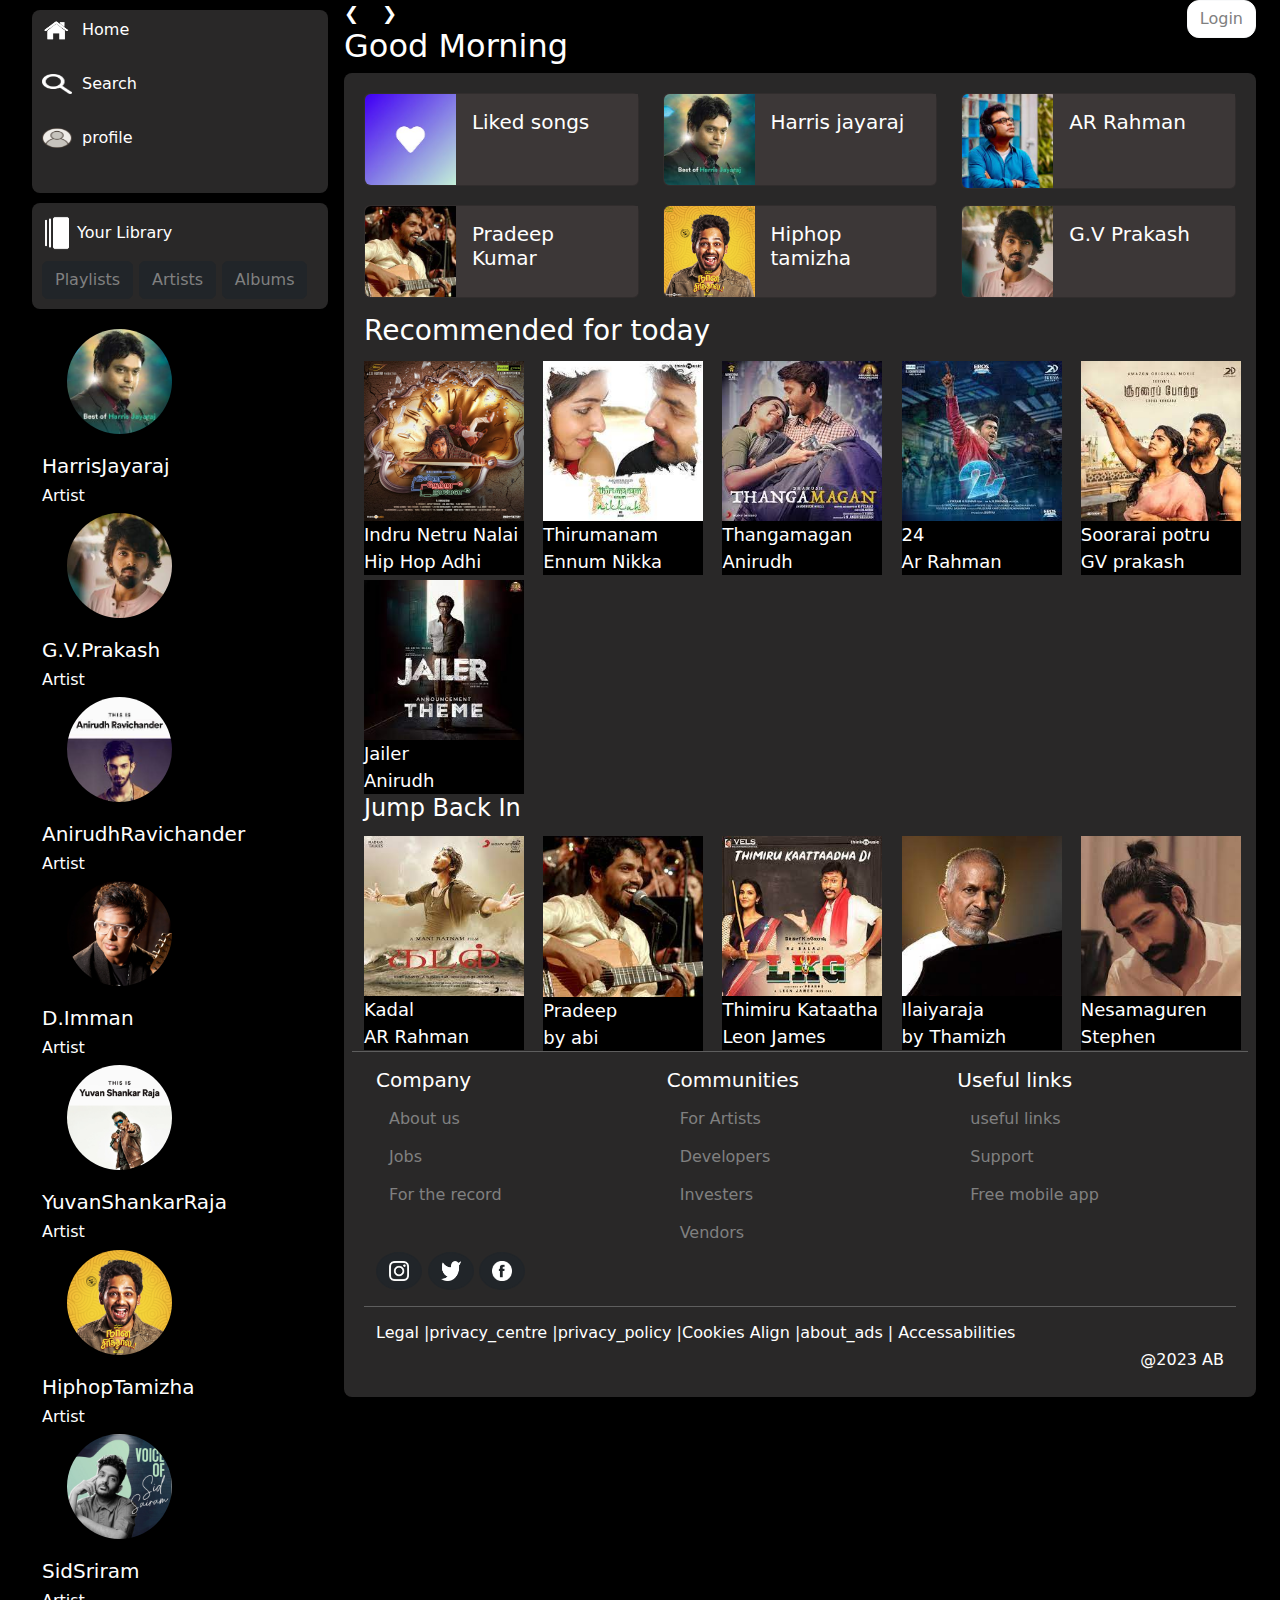
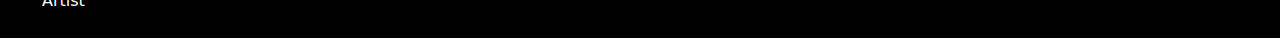
==== commit 80acbe47: "add files" ====
--- a/index.html
+++ b/index.html
@@ -10,6 +10,7 @@
    
 </head>
 <body class="bg">
+  
 
     <div class="container-fluid">
      <div class="row">
@@ -48,9 +49,8 @@
           </div>
         </div>
       </div>
-      </div>
-
-<div class="library1">
+
+<div class="library2">
   <div class="row">
       <div class="col-sm-6">
           <img class="gv rounded-circle" src="image/gv.png" alt="gv.png">
@@ -62,11 +62,10 @@
           </div>
       </div>
       </div>
-      </div>
-  
-
-
-<div class="library1">
+  </div>
+
+
+<div class="library3">
   <div class="row">
       <div class="col-sm-6">
           <img class="ani rounded-circle" src="image/ani.png" alt="aniruth.png">
@@ -81,7 +80,7 @@
   </div>
 
 
-<div class="library1">
+<div class="library4">
 
   <div class="row">
       <div class="col-sm-6">
@@ -96,7 +95,7 @@
       </div>
   </div>
 
-<div class="library1">
+<div class="library5">
   
   <div class="row">
       <div class="col-sm-6">
@@ -111,7 +110,8 @@
       </div>
   </div>
 
-<div class="library1">
+<div class="library6">
+  
   <div class="row">
       <div class="col-sm-6">
           <img class="adhi rounded-circle" src="image/adhi.png" alt="adhi.png">
@@ -123,14 +123,15 @@
           </div>
       </div>
   </div>
-
+  </div>
   
-  <div class="library1">
-     <div class="row">
+  <div class="library7">
+    
+    <div class="row">
         <div class="col-sm-6">
             <img class="sid rounded-circle" src="image/sid.png">
            <div class="row">
-            <div class="col-sm-6">
+            <div class="col-sm">
             <h5>SidSriram</h5>
             <h6>Artist</h6>
               </div>
@@ -146,6 +147,13 @@
 
 <div class="col-9">
   <div class="container">
+
+    <span class="left-nav">&#10094;</span>&nbsp;&nbsp;&nbsp;
+    <span class="right-nav">&#10095;</span>
+    <a href="login.html">
+    <button class=" login btn btn-light" type="button">Login</button></a>
+    <br>  
+    <h2>Good Morning</main></h2>
   <div class="songs">
       <div class="row">
         
@@ -279,7 +287,8 @@
                    </div>
                      <div class="col" >
                       <div class="card1">
-                         <img class="card-img-top" src="image/24.png" alt="Card image cap">
+                        <a href="main4.html">
+                         <img class="card-img-top" src="image/24.png" alt="Card image cap"></a>
                        <div class="card-body"id="id8">
                           <p class="card-text">24<br>
                          Ar Rahman</p>
@@ -304,8 +313,6 @@
                            </div>
                           </div>
                         </div>
-                        </div>
-          </div>
          <div class="Jump_Back">
                 <h4>Jump Back In</h4>
               <div class="row wrap-wrap">
@@ -355,7 +362,6 @@
                           </div>
                          </div>
           <hr>
-         
           <footer>
             <div class="container-fluid">
               <div class="row">
@@ -403,7 +409,8 @@
                   </div>
                   </div>
         
-              </footer>
+        
+          </footer>
             </body>
         
         </html>--- a/style.css
+++ b/style.css
@@ -74,6 +74,7 @@
 .div.col-9{
    margin-top: 5%;
 }
+/* search */
 .browse{
    background-color: #292828;
    margin: 10px ;
@@ -118,9 +119,7 @@
 grid-template-rows: 1fr;
 }
 
-.container {
- padding: 2px 16px;
-}
+
 
 .button {
  background-color: #ddd;
@@ -146,6 +145,191 @@
 .col{
    margin-top:5px;
    padding-right: 0px;
+}
+/* index.css */
+.logo{
+   width:24px;
+    height:30px;
+  }
+
+  .loginformdiv{
+   background: linear-gradient(135deg,rgba(255,255,255,0.1),rgba(255,255,255,0));
+   -webkit-backdrop-filter: blur(20px);
+   backdrop-filter: blur(20px);
+   box-shadow:0 8px 32px 0 rgba(0,0,0,0.37);
+   border: none;
+   border-radius: 8px;
+   flex:1.7;
+   margin-right: 5%;
+   flex-shrink: 1;
+   display: flex;
+   flex-direction: column;
+   align-items: center;
+   min-width: 450.075px;
+   /*max-width: 450.075px;*/
+   margin-top: 50px;
+   margin-bottom: 30px;
+}
+.logo -rounded-image{
+   width: 3rem;
+   height:2rem;
+}
+.brandsdiv{
+   
+   /*background-color: lightblue;*/
+   /*height:100vh;*/
+   display: flex;
+   flex-direction: column;
+   align-items: center;
+}
+
+.brandsdiv button{
+   margin-top: 20px;
+   cursor: pointer;
+   min-width: 372.2px;
+}
+/* /login/ */
+ 
+ .google-image{
+   width: 2rem;
+   height: 2rem;
+   float:left;
+ }
+ .facebook-image{
+   width: 5rem;
+   height: 2rem;
+   float:left;
+
+ }
+ .apple-image{
+   width: 4rem;
+   height: 2rem;
+   float:left;
+
+
+ }
+
+ /* login */
+  .left-nav{
+   font-size: 100%;
+   color:white;
+
+  }
+.right-nav{
+   font-size: 100%;
+   color:white;
+
+}
+.login{
+   background-color: white;
+   color:black;
+   float:right;
+   border-radius: 12px;
+   
+}
+
+.facebooklogin{
+   height: 4em;
+   border-radius: 2em;
+   background-color: rgba(6, 5, 5, 0.9);
+   color: rgb(232, 232, 242);
+   letter-spacing: 1px;
+   font-weight: bold;
+   border: 1px solid rgb(135,135,135);
+}
+
+.applelogin{
+   height: 4em;
+   border-radius: 2em;
+   background-color: rgba(6, 5, 5, 0.9);
+   color: rgb(232, 232, 242);
+   letter-spacing: 1px;
+   font-weight: bold;
+   border: 1px solid rgb(135,135,135);
+}
+
+.googlelogin{
+   height: 4em;
+   border-radius: 2em;
+   background-color: rgba(6, 5, 5, 0.9);
+   color: rgb(232, 232, 242);
+   letter-spacing: 1px;
+   font-weight: bold;
+   border: 1px solid rgb(135,135,135);
+}
+
+.phonelogin{
+   height: 4em;
+   border-radius: 2em;
+   background-color: rgba(6, 5, 5, 0.9);
+   color: rgb(232, 232, 242);
+   letter-spacing: 1px;
+   font-weight: bold;
+   border: 1px solid rgb(135,135,135);
+}
+
+.or{
+   margin-top: 20px;
+   color: white;
+   font-size: 15px;
+   font-weight: bold;
+}
+
+.inputdiv{
+   /*background-color: yellow;*/
+   margin-left: 10px;
+}
+.emaildiv{
+   margin-bottom: 15px;
+}
+
+.emailtext{
+   color: white;
+   font-weight: 700;
+   font-size: 13px;
+   margin: 0%;
+}
+
+.emailinput{
+   width: 372.2px;
+   height: 45px;
+   border-radius: 4px;
+   border: 1px solid black;
+   font-weight: 400;
+   padding-left: 10px;
+   font-size: 15px;
+}
+
+.fyp{
+   color: white;
+   font-weight: 500;
+   font-size: 15px;
+   cursor: pointer;
+   margin: 0%;
+}
+
+.fyp:hover{
+   text-decoration: underline;
+}
+
+.redirectdiv{
+   display: flex;
+   justify-content: space-between;
+   margin-top: 20px;
+   margin-bottom: 30px;
+   /*background-color: lightblue;*/
+}
+
+.loginbutton{
+   background-color: #1ed760;
+   height:45px;
+   width: 150px;
+   border-radius: 22.5px;
+   font-weight: bold;
+   font-size: 15px;
+   letter-spacing: 2px;
+   border:none;
+   cursor: pointer;
 }
 .home{
    background-color: #292828;
@@ -346,3 +530,101 @@
    height: 200px;
    width: 400px;
 }
+/* /install app css/ */
+.installprofile{
+   width:40px ;
+   height:40px;
+   float: right;
+   
+
+ 
+ }
+ .installcard{
+   width:20rem;
+   background-color: rgb(9, 3, 24);
+   color: white;
+   align-content: center;
+   border: none;
+ }
+ .get.ins{
+   background-color :rgb(13, 139, 84);
+  color: white;
+ 
+  border-radius: 12px;
+  float:center;
+
+
+ }
+ .body{
+   background-color: black;
+   color:white;
+ }
+ .img.card-imgtop{
+   width:20%;
+ }
+ /* /main2.html/ */
+.tendiv{
+   background-color: black;
+   color:white;
+}
+.ten{
+   width:250px;
+   height:250px;
+   float: left;
+   margin-right: 10px;
+}
+.gib{
+   width:70px;
+    height:70px;
+    float: left; 
+    margin-right: 10px;
+}
+/* /main.html/ */
+.inndiv{
+   background-color: black;
+   color:white;
+   width:100%
+
+}
+
+.inn{
+   width:250px;
+    height:250px;
+    float: left;
+    margin-right: 10px
+}
+.aadhi{
+   width:70px;
+    height:70px;
+    float: left;
+    margin-right: 10px;
+}
+
+.play-button{
+
+   color:green;
+   font-size:40px;
+
+}
+.likebtn{
+    font-style:rgb(208, 204, 204);
+   border: #ddd;
+   font-size:40px;
+
+}
+.more{
+   width:50px;
+    height:30px;
+}
+.clock{
+   width:10px;
+    height:10px;
+}
+.bottom-foot{
+   background-color: black;
+   color:white;
+}
+.h4{
+   background-color: black;
+   color:white;
+}